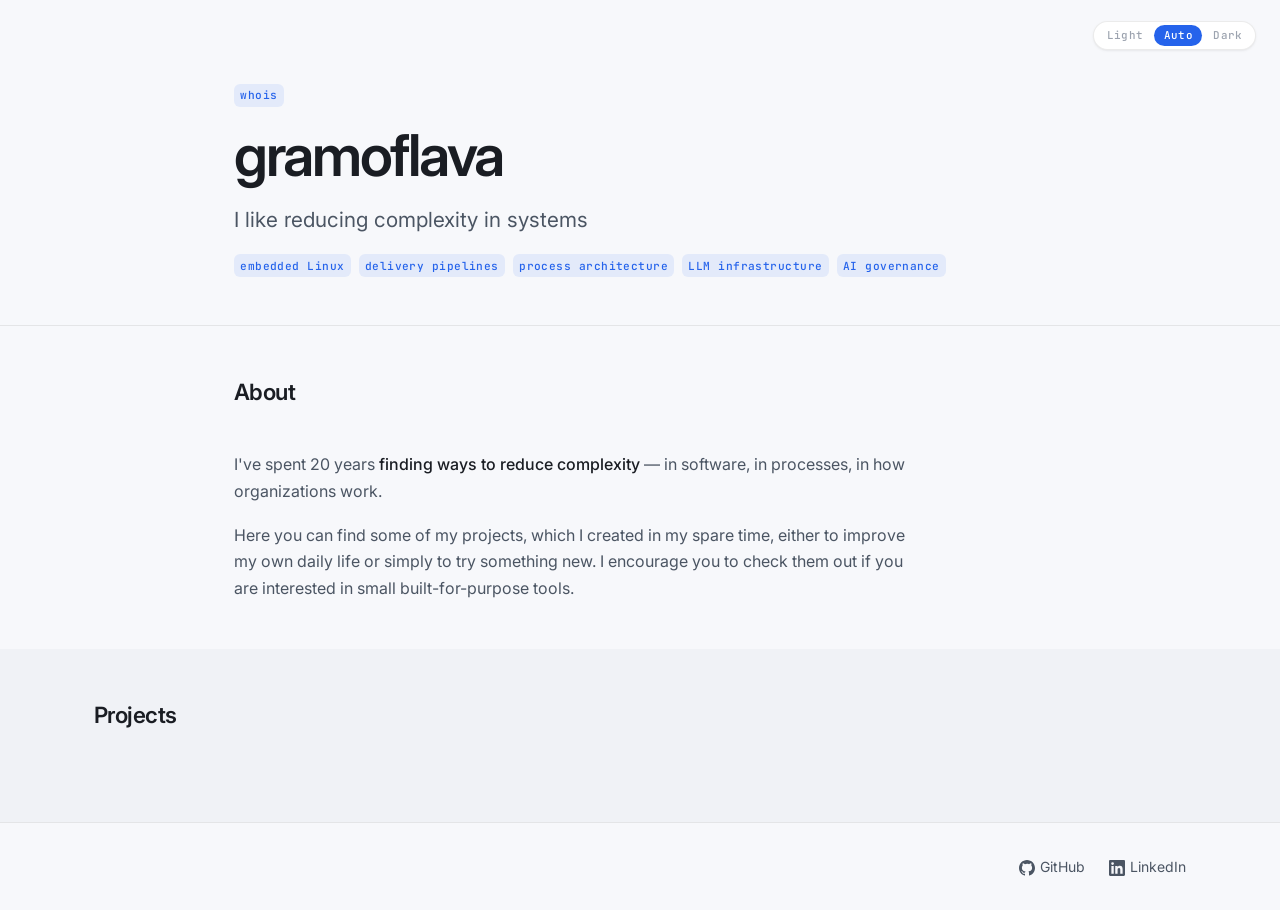
==== index.html @ 53399573 "Setting up the hub for projects" ====
<!DOCTYPE html>
<html lang="en">

<head>
  <meta charset="UTF-8">
  <meta name="viewport" content="width=device-width, initial-scale=1.0">
  <meta name="color-scheme" content="light dark">
  <meta name="description" content="I like reducing complexity in systems">
  <meta property="og:title" content="gramoflava">
  <meta property="og:description" content="I like reducing complexity in systems">
  <meta property="og:url" content="https://whois.gramoflava.xyz">
  <title>whois.gramoflava.xyz</title>

  <!--
    Prevent theme flash: apply stored class before first paint.
    Runs inline, before stylesheets are parsed.
  -->
  <script>
    (function () {
      var t = null;
      try { t = localStorage.getItem('theme'); } catch (e) { }
      if (t === 'light') document.documentElement.classList.add('theme-light');
      else if (t === 'dark') document.documentElement.classList.add('theme-dark');
    })();
  </script>

  <link rel="preconnect" href="https://fonts.googleapis.com">
  <link rel="preconnect" href="https://fonts.gstatic.com" crossorigin>
  <link
    href="https://fonts.googleapis.com/css2?family=Inter:wght@400;500;600&family=JetBrains+Mono:wght@400;500&display=swap"
    rel="stylesheet">

  <style>
    /* ── Reset ───────────────────────────────────────────────── */

    *,
    *::before,
    *::after {
      box-sizing: border-box;
      margin: 0;
      padding: 0;
    }

    /* ── Design tokens: Light (default) ─────────────────────── */

    :root {
      --bg: #f7f8fb;
      --bg-card: #ffffff;
      --bg-alt: #f0f2f6;
      --border: rgba(0, 0, 0, 0.08);
      --border-card: rgba(0, 0, 0, 0.07);
      --text: #1a1d23;
      --text-secondary: #4b5563;
      --text-muted: #9ca3af;
      --accent: #2563eb;
      --accent-hover: #1d4ed8;
      --accent-dim: rgba(37, 99, 235, 0.09);
      --shadow-sm: 0 1px 3px rgba(0, 0, 0, 0.05), 0 1px 2px rgba(0, 0, 0, 0.03);
      --shadow-md: 0 4px 16px rgba(0, 0, 0, 0.07);
      --shadow-hover: 0 8px 28px rgba(0, 0, 0, 0.11), 0 2px 6px rgba(0, 0, 0, 0.05);
      --radius: 12px;
      --radius-sm: 6px;
      --max-w: 860px;
      --max-w-wide: 1140px;
      color-scheme: light;
    }

    /* ── Design tokens: Auto dark (follows system) ───────────── */

    @media (prefers-color-scheme: dark) {
      :root:not(.theme-light):not(.theme-dark) {
        --bg: #0d0f14;
        --bg-card: #161921;
        --bg-alt: #101318;
        --border: rgba(255, 255, 255, 0.07);
        --border-card: rgba(255, 255, 255, 0.07);
        --text: #e8eaf0;
        --text-secondary: #9ca3af;
        --text-muted: #6b7280;
        --accent: #3b82f6;
        --accent-hover: #60a5fa;
        --accent-dim: rgba(59, 130, 246, 0.12);
        --shadow-sm: 0 1px 3px rgba(0, 0, 0, 0.3);
        --shadow-md: 0 4px 16px rgba(0, 0, 0, 0.4);
        --shadow-hover: 0 8px 28px rgba(0, 0, 0, 0.5);
        color-scheme: dark;
      }
    }

    /* ── Design tokens: Explicit dark ───────────────────────── */

    html.theme-dark {
      --bg: #0d0f14;
      --bg-card: #161921;
      --bg-alt: #101318;
      --border: rgba(255, 255, 255, 0.07);
      --border-card: rgba(255, 255, 255, 0.07);
      --text: #e8eaf0;
      --text-secondary: #9ca3af;
      --text-muted: #6b7280;
      --accent: #3b82f6;
      --accent-hover: #60a5fa;
      --accent-dim: rgba(59, 130, 246, 0.12);
      --shadow-sm: 0 1px 3px rgba(0, 0, 0, 0.3);
      --shadow-md: 0 4px 16px rgba(0, 0, 0, 0.4);
      --shadow-hover: 0 8px 28px rgba(0, 0, 0, 0.5);
      color-scheme: dark;
    }

    /* ── Design tokens: Explicit light ──────────────────────── */

    html.theme-light {
      --bg: #f7f8fb;
      --bg-card: #ffffff;
      --bg-alt: #f0f2f6;
      --border: rgba(0, 0, 0, 0.08);
      --border-card: rgba(0, 0, 0, 0.07);
      --text: #1a1d23;
      --text-secondary: #4b5563;
      --text-muted: #9ca3af;
      --accent: #2563eb;
      --accent-hover: #1d4ed8;
      --accent-dim: rgba(37, 99, 235, 0.09);
      --shadow-sm: 0 1px 3px rgba(0, 0, 0, 0.05), 0 1px 2px rgba(0, 0, 0, 0.03);
      --shadow-md: 0 4px 16px rgba(0, 0, 0, 0.07);
      --shadow-hover: 0 8px 28px rgba(0, 0, 0, 0.11), 0 2px 6px rgba(0, 0, 0, 0.05);
      color-scheme: light;
    }

    /* ── Base ────────────────────────────────────────────────── */

    html {
      -webkit-font-smoothing: antialiased;
      -moz-osx-font-smoothing: grayscale;
      scroll-behavior: smooth;
    }

    body {
      font-family: 'Inter', -apple-system, BlinkMacSystemFont, 'Segoe UI', sans-serif;
      font-size: 1rem;
      line-height: 1.65;
      color: var(--text);
      background: var(--bg);
      transition: background 0.2s ease, color 0.2s ease;
    }

    a {
      color: var(--accent);
      text-decoration: none;
    }

    a:hover {
      color: var(--accent-hover);
      text-decoration: underline;
    }

    /* ── Utility: monospace accent tag ───────────────────────── */

    .tag {
      display: inline-block;
      font-family: 'JetBrains Mono', 'SF Mono', 'Fira Code', monospace;
      font-size: 0.7rem;
      font-weight: 500;
      letter-spacing: 0.04em;
      color: var(--accent);
      background: var(--accent-dim);
      padding: 0.2em 0.55em;
      border-radius: var(--radius-sm);
      white-space: nowrap;
      transition: background 0.2s ease, color 0.2s ease;
    }

    /* ── Layout ──────────────────────────────────────────────── */

    .container {
      width: 100%;
      max-width: var(--max-w-wide);
      margin: 0 auto;
      padding: 0 1.5rem;
    }

    .container--narrow {
      max-width: var(--max-w);
    }

    .section {
      padding: 3rem 0;
    }

    .section--alt {
      background: var(--bg-alt);
      transition: background 0.2s ease;
    }

    .section-header {
      margin-bottom: 2.5rem;
    }

    .section-title {
      font-size: 1.4rem;
      font-weight: 600;
      letter-spacing: -0.025em;
      color: var(--text);
    }

    .section-intro {
      margin-top: 0.45rem;
      color: var(--text-muted);
      font-size: 0.95rem;
    }

    /* ── Theme toggle ────────────────────────────────────────── */

    .theme-wrap {
      position: fixed;
      top: 1.25rem;
      right: 1.5rem;
      z-index: 100;
    }

    .theme-pill {
      display: inline-flex;
      align-items: center;
      background: var(--bg-card);
      border: 1px solid var(--border);
      border-radius: 100px;
      padding: 3px;
      gap: 2px;
      box-shadow: var(--shadow-sm);
      transition: background 0.2s ease, border-color 0.2s ease;
    }

    .theme-btn {
      font-family: 'JetBrains Mono', 'SF Mono', monospace;
      font-size: 0.68rem;
      font-weight: 500;
      letter-spacing: 0.03em;
      color: var(--text-muted);
      background: transparent;
      border: none;
      border-radius: 100px;
      padding: 0.3em 0.85em;
      cursor: pointer;
      transition: color 0.15s, background 0.15s;
      white-space: nowrap;
      line-height: 1.4;
    }

    .theme-btn:hover {
      color: var(--text);
    }

    .theme-btn.active {
      background: var(--accent);
      color: #fff;
    }

    /* ── Hero ────────────────────────────────────────────────── */

    .hero {
      display: flex;
      align-items: center;
      border-bottom: 1px solid var(--border);
      padding: 5rem 0 3rem;
      transition: border-color 0.2s ease;
    }

    .hero-inner {
      display: flex;
      flex-direction: column;
      gap: 1.1rem;
    }

    .hero-label {
      animation: fadeUp 0.45s ease both;
      animation-delay: 0ms;
    }

    .hero-name {
      font-size: clamp(2.2rem, 6vw, 3.6rem);
      font-weight: 600;
      letter-spacing: -0.04em;
      line-height: 1.08;
      color: var(--text);
      animation: fadeUp 0.45s ease both;
      animation-delay: 70ms;
    }

    .hero-tagline {
      font-size: clamp(1.05rem, 2.5vw, 1.3rem);
      font-weight: 400;
      color: var(--text-secondary);
      max-width: 540px;
      line-height: 1.5;
      animation: fadeUp 0.45s ease both;
      animation-delay: 140ms;
    }

    .hero-chips {
      display: flex;
      flex-wrap: wrap;
      gap: 0.5rem;
      margin-top: 0.1rem;
      animation: fadeUp 0.45s ease both;
      animation-delay: 210ms;
    }

    /* ── About ───────────────────────────────────────────────── */

    .about-body {
      display: flex;
      flex-direction: column;
      gap: 1.1rem;
      color: var(--text-secondary);
      font-size: 1rem;
      max-width: 680px;
    }

    .about-body strong {
      color: var(--text);
      font-weight: 500;
    }

    /* ── Projects ────────────────────────────────────────────── */

    .projects-grid {
      display: grid;
      grid-template-columns: repeat(auto-fill, minmax(280px, 1fr));
      gap: 1.2rem;
    }

    .project-card {
      background: var(--bg-card);
      border: 1px solid var(--border-card);
      border-radius: var(--radius);
      padding: 1.25rem 1.3rem;
      box-shadow: var(--shadow-sm);
      display: flex;
      flex-direction: column;
      gap: 0.65rem;
      transition: box-shadow 0.2s ease, transform 0.2s ease, border-color 0.2s ease, background 0.2s ease;
    }

    .project-card:hover {
      box-shadow: var(--shadow-hover);
      transform: translateY(-2px);
      border-color: var(--accent);
    }

    .project-card-head {
      display: flex;
      align-items: center;
      justify-content: space-between;
      gap: 0.5rem;
      min-width: 0;
    }

    .project-name {
      font-size: 0.95rem;
      font-weight: 600;
      letter-spacing: -0.015em;
      color: var(--text);
      min-width: 0;
      overflow: hidden;
      text-overflow: ellipsis;
      white-space: nowrap;
    }

    .project-desc {
      font-size: 0.875rem;
      color: var(--text-secondary);
      line-height: 1.55;
      flex: 1;
    }

    .project-desc--empty {
      color: var(--text-muted);
      font-style: italic;
    }

    .project-card-foot {
      display: flex;
      align-items: center;
      justify-content: space-between;
      gap: 0.5rem;
      margin-top: 0.15rem;
    }

    .project-links {
      display: flex;
      gap: 0.85rem;
    }

    .project-link {
      font-size: 0.8rem;
      font-weight: 500;
      color: var(--accent);
      text-decoration: none;
      transition: color 0.15s;
    }

    .project-link:hover {
      color: var(--accent-hover);
      text-decoration: none;
    }

    .project-stars {
      font-family: 'JetBrains Mono', monospace;
      font-size: 0.75rem;
      color: var(--text-muted);
    }

    .projects-state {
      grid-column: 1 / -1;
      padding: 3rem 0;
      text-align: center;
    }

    /* ── Footer ──────────────────────────────────────────────── */

    .site-footer {
      border-top: 1px solid var(--border);
      padding: 2rem 0;
      transition: border-color 0.2s ease;
    }

    .footer-inner {
      display: flex;
      align-items: center;
      justify-content: space-between;
      gap: 1rem;
      flex-wrap: wrap;
    }

    .footer-name {
      font-size: 0.875rem;
      font-weight: 500;
      color: var(--text-secondary);
    }

    .footer-links {
      display: flex;
      gap: 1.5rem;
    }

    .footer-link {
      font-size: 0.875rem;
      color: var(--text-secondary);
      text-decoration: none;
      transition: color 0.15s;
    }

    .footer-link:hover {
      color: var(--accent);
      text-decoration: none;
    }

    /* ── Animations ──────────────────────────────────────────── */

    @keyframes fadeUp {
      from {
        opacity: 0;
        transform: translateY(14px);
      }

      to {
        opacity: 1;
        transform: translateY(0);
      }
    }

    /* ── Reduced motion ──────────────────────────────────────── */

    @media (prefers-reduced-motion: reduce) {

      *,
      *::before,
      *::after {
        animation-duration: 0.01ms !important;
        transition-duration: 0.01ms !important;
      }
    }

    /* ── Responsive ──────────────────────────────────────────── */

    @media (max-width: 640px) {
      .container {
        padding: 0 1rem;
      }

      .section {
        padding: 2rem 0;
      }

      .hero {
        padding: 5rem 0 2rem;
      }

      .theme-wrap {
        top: 0.875rem;
        right: 1rem;
      }

      .footer-inner {
        flex-direction: column;
        align-items: flex-start;
      }
    }
  </style>
</head>

<body>

  <!-- ── Theme toggle ─────────────────────────────────────────── -->
  <div class="theme-wrap">
    <div class="theme-pill" role="group" aria-label="Color theme">
      <button class="theme-btn" data-theme="light" aria-pressed="false">Light</button>
      <button class="theme-btn" data-theme="auto" aria-pressed="false">Auto</button>
      <button class="theme-btn" data-theme="dark" aria-pressed="false">Dark</button>
    </div>
  </div>

  <!-- ── Hero ─────────────────────────────────────────────────── -->
  <header class="hero">
    <div class="container container--narrow">
      <div class="hero-inner">
        <div class="hero-label">
          <span class="tag">whois</span>
        </div>
        <h1 class="hero-name">gramoflava</h1>
        <p class="hero-tagline">I like reducing complexity in systems</p>
        <div class="hero-chips">
          <span class="tag">embedded Linux</span>
          <span class="tag">delivery pipelines</span>
          <span class="tag">process architecture</span>
          <span class="tag">LLM infrastructure</span>
          <span class="tag">AI governance</span>
        </div>
      </div>
    </div>
  </header>

  <!-- ── About ────────────────────────────────────────────────── -->
  <section id="about" class="section">
    <div class="container container--narrow">
      <div class="section-header">
        <h2 class="section-title">About</h2>
      </div>
      <div class="about-body">
        <p>I've spent 20 years <strong>finding ways to reduce complexity</strong> — in software, in processes, in how
          organizations work.</p>
        <p>Here you can find some of my projects, which I created in my spare time, either to improve my own daily life
          or simply to try something new. I encourage you to check them out if you are interested in small
          built-for-purpose tools.</p>
      </div>
    </div>
  </section>

  <!-- ── Projects ─────────────────────────────────────────────── -->
  <section id="projects" class="section section--alt">
    <div class="container">
      <div class="section-header">
        <h2 class="section-title">Projects</h2>
      </div>
      <div id="projects-grid" class="projects-grid" aria-live="polite" aria-label="GitHub projects">
        <div class="projects-state" id="projects-loading">
          <span class="tag">loading&hellip;</span>
        </div>
      </div>
    </div>
  </section>

  <!-- ── Footer ───────────────────────────────────────────────── -->
  <footer class="site-footer">
    <div class="container">
      <div class="footer-inner">
        <span class="footer-name">&nbsp;</span>
        <nav class="footer-links" aria-label="External profiles">
          <a href="https://github.com/gramoflava" class="footer-link" target="_blank" rel="noopener">
            <svg xmlns="http://www.w3.org/2000/svg" width="16" height="16" viewBox="0 0 24 24" fill="currentColor"
              aria-hidden="true" style="display:inline-block;vertical-align:middle;margin-right:0.35em">
              <path
                d="M12 0C5.374 0 0 5.373 0 12c0 5.302 3.438 9.8 8.207 11.387.599.111.793-.261.793-.577v-2.234c-3.338.726-4.033-1.416-4.033-1.416-.546-1.387-1.333-1.756-1.333-1.756-1.089-.745.083-.729.083-.729 1.205.084 1.839 1.237 1.839 1.237 1.07 1.834 2.807 1.304 3.492.997.107-.775.418-1.305.762-1.604-2.665-.305-5.467-1.334-5.467-5.931 0-1.311.469-2.381 1.236-3.221-.124-.303-.535-1.524.117-3.176 0 0 1.008-.322 3.301 1.23A11.509 11.509 0 0112 5.803c1.02.005 2.047.138 3.006.404 2.291-1.552 3.297-1.23 3.297-1.23.653 1.653.242 2.874.118 3.176.77.84 1.235 1.911 1.235 3.221 0 4.609-2.807 5.624-5.479 5.921.43.372.823 1.102.823 2.222v3.293c0 .319.192.694.801.576C20.566 21.797 24 17.3 24 12c0-6.627-5.373-12-12-12z" />
            </svg>GitHub
          </a>
          <!-- TODO: confirm exact LinkedIn profile slug -->
          <a href="https://www.linkedin.com/in/gramoflava" class="footer-link" target="_blank" rel="noopener">
            <svg xmlns="http://www.w3.org/2000/svg" width="16" height="16" viewBox="0 0 24 24" fill="currentColor"
              aria-hidden="true" style="display:inline-block;vertical-align:middle;margin-right:0.35em">
              <path
                d="M20.447 20.452h-3.554v-5.569c0-1.328-.027-3.037-1.852-3.037-1.853 0-2.136 1.445-2.136 2.939v5.667H9.351V9h3.414v1.561h.046c.477-.9 1.637-1.85 3.37-1.85 3.601 0 4.267 2.37 4.267 5.455v6.286zM5.337 7.433a2.062 2.062 0 01-2.063-2.065 2.064 2.064 0 112.063 2.065zm1.782 13.019H3.555V9h3.564v11.452zM22.225 0H1.771C.792 0 0 .774 0 1.729v20.542C0 23.227.792 24 1.771 24h20.451C23.2 24 24 23.227 24 22.271V1.729C24 .774 23.2 0 22.222 0h.003z" />
            </svg>LinkedIn
          </a>
        </nav>
      </div>
    </div>
  </footer>

  <script>
    // ── Theme toggle ───────────────────────────────────────────────────────────

    (function () {
      var html = document.documentElement;

      function applyTheme(t) {
        html.classList.remove('theme-light', 'theme-dark');
        if (t === 'light') html.classList.add('theme-light');
        if (t === 'dark') html.classList.add('theme-dark');
        document.querySelectorAll('.theme-btn').forEach(function (btn) {
          var isActive = btn.dataset.theme === t;
          btn.classList.toggle('active', isActive);
          btn.setAttribute('aria-pressed', String(isActive));
        });
      }

      function getStored() {
        try { return localStorage.getItem('theme'); } catch (e) { return null; }
      }

      function setStored(t) {
        try {
          if (t === 'auto') localStorage.removeItem('theme');
          else localStorage.setItem('theme', t);
        } catch (e) { }
      }

      // Sync toggle UI with current state (class already applied in <head>)
      applyTheme(getStored() || 'auto');

      document.querySelectorAll('.theme-btn').forEach(function (btn) {
        btn.addEventListener('click', function () {
          var t = btn.dataset.theme;
          setStored(t);
          applyTheme(t);
        });
      });
    })();

    // ── Projects ───────────────────────────────────────────────────────────────

    function escapeHtml(s) {
      return String(s)
        .replace(/&/g, '&amp;')
        .replace(/</g, '&lt;')
        .replace(/>/g, '&gt;')
        .replace(/"/g, '&quot;');
    }

    function renderCard(repo) {
      var card = document.createElement('article');
      card.className = 'project-card';

      var lang = repo.language
        ? '<span class="tag">' + escapeHtml(repo.language) + '</span>'
        : '';

      var stars = repo.stargazers_count > 0
        ? '<span class="project-stars">\u2605\u2009' + repo.stargazers_count + '</span>'
        : '';

      var liveUrl = (repo.homepage && repo.homepage.trim())
        ? repo.homepage.trim()
        : repo.has_pages ? 'https://gramoflava.github.io/' + repo.name : null;
      var liveLink = liveUrl
        ? '<a href="' + escapeHtml(liveUrl) + '" class="project-link" target="_blank" rel="noopener">Live \u2197</a>'
        : '';

      var descContent = repo.description
        ? escapeHtml(repo.description)
        : '<span class="project-desc--empty">No description</span>';

      card.innerHTML =
        '<div class="project-card-head">' +
        '<span class="project-name">' + escapeHtml(repo.name) + '</span>' +
        lang +
        '</div>' +
        '<p class="project-desc">' + descContent + '</p>' +
        '<div class="project-card-foot">' +
        '<div class="project-links">' +
        '<a href="' + escapeHtml(repo.html_url) + '" class="project-link" target="_blank" rel="noopener">GitHub \u2192</a>' +
        liveLink +
        '</div>' +
        stars +
        '</div>';

      return card;
    }

    function renderGrid(repos) {
      var grid = document.getElementById('projects-grid');
      grid.innerHTML = '';
      if (repos && repos.length) {
        repos.forEach(function (repo) { grid.appendChild(renderCard(repo)); });
      }
    }

    async function fetchProjects() {
      var controller = new AbortController();
      var timer = setTimeout(function () { controller.abort(); }, 5000);

      try {
        var res = await fetch(
          'https://api.github.com/users/gramoflava/repos?sort=updated&type=public&per_page=20',
          { signal: controller.signal }
        );
        clearTimeout(timer);

        if (!res.ok) throw new Error('GitHub API ' + res.status);

        var repos = await res.json();

        var filtered = repos
          .filter(function (r) { return !r.fork; })
          .sort(function (a, b) {
            var aLive = a.has_pages ? 1 : 0;
            var bLive = b.has_pages ? 1 : 0;
            if (bLive !== aLive) return bLive - aLive;
            return new Date(b.updated_at) - new Date(a.updated_at);
          });

        renderGrid(filtered);
      } catch (e) {
        clearTimeout(timer);
        renderGrid([]);
      }
    }

    fetchProjects();
  </script>

</body>

</html>
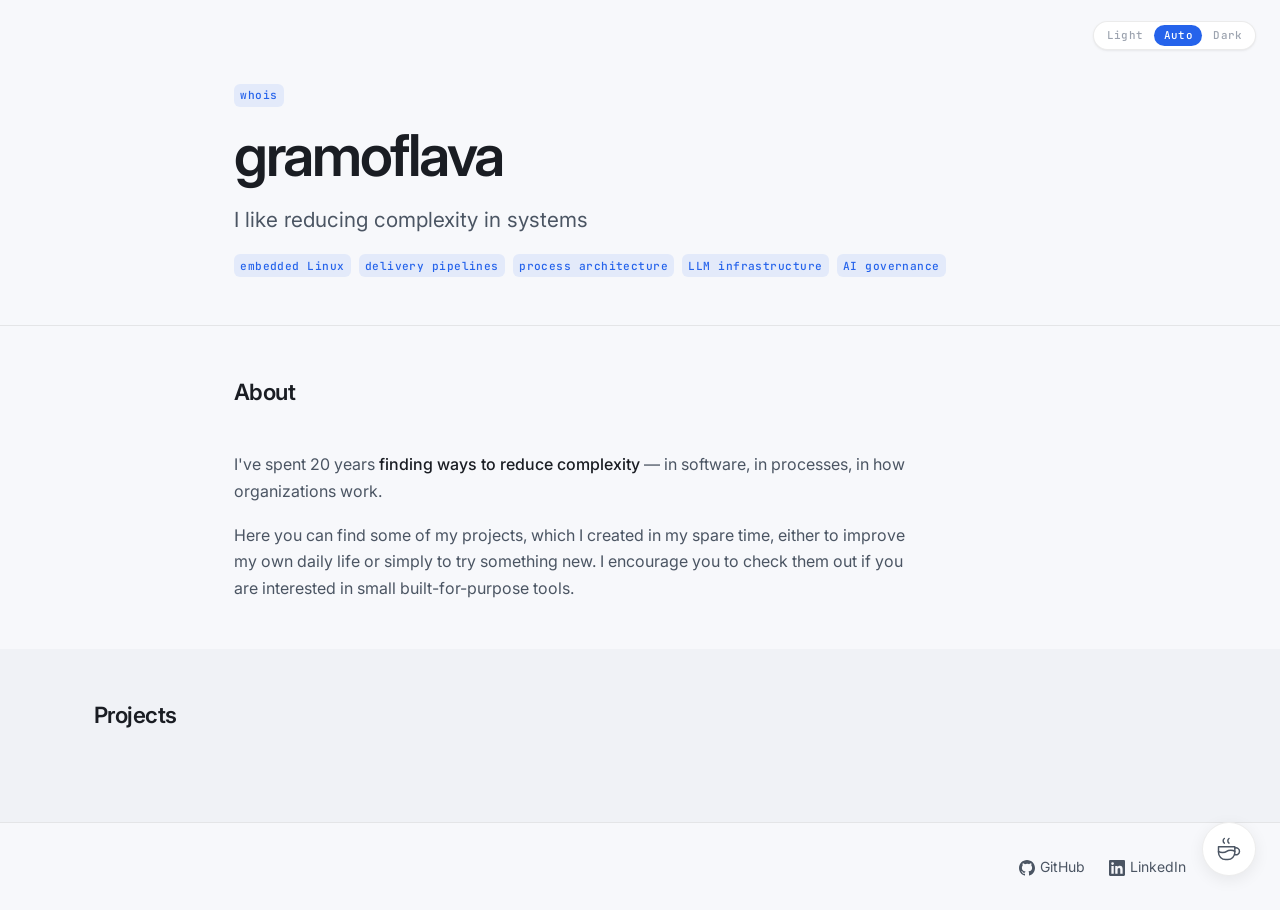
==== commit 8c71a7fe: "feat: integrate ko-fi donation widget" ====
--- a/index.html
+++ b/index.html
@@ -504,6 +504,86 @@
       .footer-inner {
         flex-direction: column;
         align-items: flex-start;
+      }
+    }
+
+    /* ── Donation Widget ────────────────────────────────────────── */
+    .kofi-floater {
+      position: fixed;
+      bottom: 1.5rem;
+      right: 1.5rem;
+      width: 54px;
+      height: 54px;
+      background: var(--bg-card);
+      border: 1px solid var(--border-card);
+      border-radius: 50%;
+      box-shadow: var(--shadow-md);
+      display: flex;
+      align-items: center;
+      justify-content: center;
+      cursor: pointer;
+      z-index: 1000;
+      transition: all 0.25s cubic-bezier(0.4, 0, 0.2, 1);
+      color: var(--text-secondary);
+    }
+
+    .kofi-floater:hover {
+      transform: scale(1.08) translateY(-2px);
+      box-shadow: var(--shadow-hover);
+      color: var(--accent);
+      border-color: var(--accent);
+    }
+
+    .kofi-floater svg {
+      width: 28px;
+      height: 28px;
+    }
+
+    .kofi-panel {
+      position: fixed;
+      bottom: 5.5rem;
+      right: 1.5rem;
+      width: 400px;
+      height: 660px;
+      max-width: calc(100vw - 3rem);
+      max-height: calc(100vh - 8rem);
+      background: var(--bg-card);
+      border: 1px solid var(--border-card);
+      border-radius: var(--radius);
+      box-shadow: var(--shadow-hover);
+      z-index: 999;
+      overflow: hidden;
+      animation: kofiFadeUp 0.3s cubic-bezier(0.4, 0, 0.2, 1);
+    }
+
+    @keyframes kofiFadeUp {
+      from { opacity: 0; transform: translateY(20px) scale(0.98); }
+      to { opacity: 1; transform: translateY(0) scale(1); }
+    }
+
+    .kofi-floater.hidden, .kofi-panel.hidden { display: none; }
+
+    /* Compact Mobile Version */
+    @media (max-width: 640px) {
+      .kofi-floater {
+        bottom: 1rem;
+        right: 1rem;
+        width: 48px;
+        height: 48px;
+      }
+      .kofi-floater svg {
+        width: 24px;
+        height: 24px;
+      }
+      .kofi-panel {
+        bottom: 0;
+        right: 0;
+        width: 100vw;
+        height: 100dvh;
+        max-width: 100vw;
+        max-height: 100dvh;
+        border-radius: 0;
+        z-index: 2000; /* Over everything */
       }
     }
   </style>
@@ -726,8 +806,39 @@
     }
 
     fetchProjects();
+
+    (function() {
+      const floater = document.getElementById('kofi-floater');
+      const panel = document.getElementById('kofi-panel');
+      const closeBtn = document.getElementById('kofi-close');
+
+      floater.addEventListener('click', () => {
+        floater.classList.add('hidden');
+        closeBtn.classList.remove('hidden');
+        panel.classList.remove('hidden');
+      });
+
+      closeBtn.addEventListener('click', () => {
+        panel.classList.add('hidden');
+        closeBtn.classList.add('hidden');
+        floater.classList.remove('hidden');
+      });
+    })();
   </script>
 
+  <!-- Ko-fi Donation Widget -->
+  <div id="kofi-floater" class="kofi-floater" title="Support my work">
+    <svg xmlns="http://www.w3.org/2000/svg" width="32" height="32" viewBox="0 0 24 24" fill="none" stroke="currentColor" stroke-width="1.25" stroke-linecap="round" stroke-linejoin="round"><path stroke="none" d="M0 0h24v24H0z" fill="none"/><path d="M3 14c.83 .642 2.077 1.017 3.5 1c1.423 .017 2.67 -.358 3.5 -1c.83 -.642 2.077 -1.017 3.5 -1c1.423 -.017 2.67 .358 3.5 1" /><path d="M8 3a2.4 2.4 0 0 0 -1 2a2.4 2.4 0 0 0 1 2" /><path d="M12 3a2.4 2.4 0 0 0 -1 2a2.4 2.4 0 0 0 1 2" /><path d="M3 10h14v5a6 6 0 0 1 -6 6h-2a6 6 0 0 1 -6 -6v-5z" /><path d="M16.746 16.726a3 3 0 1 0 .252 -5.555" /></svg>
+  </div>
+
+  <div id="kofi-panel" class="kofi-panel hidden">
+    <iframe id='kofiframe' src='https://ko-fi.com/gramoflava/?hidefeed=true&widget=true&embed=true&preview=true' style='border:none;width:100%;padding:0;background:transparent;' height='660' title='gramoflava'></iframe>
+  </div>
+
+  <div id="kofi-close" class="kofi-floater hidden" style="z-index: 2001;">
+    <svg xmlns="http://www.w3.org/2000/svg" width="32" height="32" viewBox="0 0 24 24" fill="currentColor"><path stroke="none" d="M0 0h24v24H0z" fill="none"/><path d="M17 3.34a10 10 0 1 1 -14.995 8.984l-.005 -.324l.005 -.324a10 10 0 0 1 14.995 -8.336zm-6.489 5.8a1 1 0 0 0 -1.218 1.567l1.292 1.293l-1.292 1.293l-.083 .094a1 1 0 0 0 1.497 1.32l1.293 -1.292l1.293 1.292l.094 .083a1 1 0 0 0 1.32 -1.497l-1.292 -1.293l1.292 -1.293l.083 -.094a1 1 0 0 0 -1.497 -1.32l-1.293 1.292l-1.293 -1.292l-.094 -.083z" /></svg>
+  </div>
+
 </body>
 
 </html>
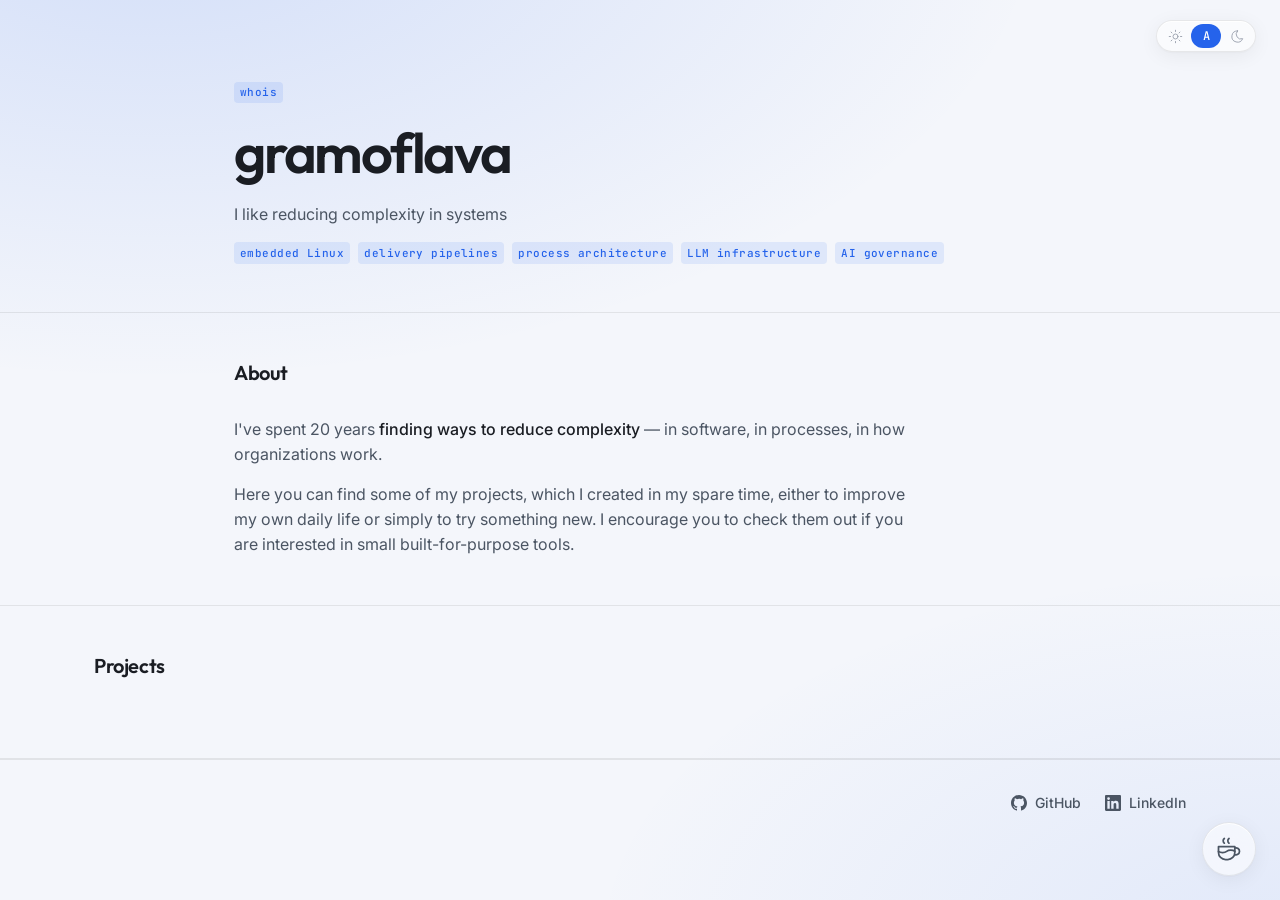
==== commit 1e3cbc4f: "feat: adopt gramof design system" ====
--- a/index.html
+++ b/index.html
@@ -1,5 +1,5 @@
 <!DOCTYPE html>
-<html lang="en">
+<html lang="en" data-accent="whois">
 
 <head>
   <meta charset="UTF-8">
@@ -10,6 +10,11 @@
   <meta property="og:description" content="I like reducing complexity in systems">
   <meta property="og:url" content="https://whois.gramoflava.xyz">
   <title>whois.gramoflava.xyz</title>
+  <link rel="icon" href="favicon.ico" sizes="16x16 32x32">
+  <link rel="icon" href="favicon.svg" type="image/svg+xml">
+  <link rel="icon" href="favicon-32x32.png" type="image/png" sizes="32x32">
+  <link rel="icon" href="favicon-16x16.png" type="image/png" sizes="16x16">
+  <link rel="apple-touch-icon" href="apple-touch-icon.png" sizes="180x180">
 
   <!--
     Prevent theme flash: apply stored class before first paint.
@@ -27,576 +32,32 @@
   <link rel="preconnect" href="https://fonts.googleapis.com">
   <link rel="preconnect" href="https://fonts.gstatic.com" crossorigin>
   <link
-    href="https://fonts.googleapis.com/css2?family=Inter:wght@400;500;600&family=JetBrains+Mono:wght@400;500&display=swap"
+    href="https://fonts.googleapis.com/css2?family=Inter:wght@400;500;600&amp;family=JetBrains+Mono:wght@400;500&amp;family=Outfit:wght@400;500;600&amp;display=swap"
     rel="stylesheet">
-
-  <style>
-    /* ── Reset ───────────────────────────────────────────────── */
-
-    *,
-    *::before,
-    *::after {
-      box-sizing: border-box;
-      margin: 0;
-      padding: 0;
-    }
-
-    /* ── Design tokens: Light (default) ─────────────────────── */
-
-    :root {
-      --bg: #f7f8fb;
-      --bg-card: #ffffff;
-      --bg-alt: #f0f2f6;
-      --border: rgba(0, 0, 0, 0.08);
-      --border-card: rgba(0, 0, 0, 0.07);
-      --text: #1a1d23;
-      --text-secondary: #4b5563;
-      --text-muted: #9ca3af;
-      --accent: #2563eb;
-      --accent-hover: #1d4ed8;
-      --accent-dim: rgba(37, 99, 235, 0.09);
-      --shadow-sm: 0 1px 3px rgba(0, 0, 0, 0.05), 0 1px 2px rgba(0, 0, 0, 0.03);
-      --shadow-md: 0 4px 16px rgba(0, 0, 0, 0.07);
-      --shadow-hover: 0 8px 28px rgba(0, 0, 0, 0.11), 0 2px 6px rgba(0, 0, 0, 0.05);
-      --radius: 12px;
-      --radius-sm: 6px;
-      --max-w: 860px;
-      --max-w-wide: 1140px;
-      color-scheme: light;
-    }
-
-    /* ── Design tokens: Auto dark (follows system) ───────────── */
-
-    @media (prefers-color-scheme: dark) {
-      :root:not(.theme-light):not(.theme-dark) {
-        --bg: #0d0f14;
-        --bg-card: #161921;
-        --bg-alt: #101318;
-        --border: rgba(255, 255, 255, 0.07);
-        --border-card: rgba(255, 255, 255, 0.07);
-        --text: #e8eaf0;
-        --text-secondary: #9ca3af;
-        --text-muted: #6b7280;
-        --accent: #3b82f6;
-        --accent-hover: #60a5fa;
-        --accent-dim: rgba(59, 130, 246, 0.12);
-        --shadow-sm: 0 1px 3px rgba(0, 0, 0, 0.3);
-        --shadow-md: 0 4px 16px rgba(0, 0, 0, 0.4);
-        --shadow-hover: 0 8px 28px rgba(0, 0, 0, 0.5);
-        color-scheme: dark;
-      }
-    }
-
-    /* ── Design tokens: Explicit dark ───────────────────────── */
-
-    html.theme-dark {
-      --bg: #0d0f14;
-      --bg-card: #161921;
-      --bg-alt: #101318;
-      --border: rgba(255, 255, 255, 0.07);
-      --border-card: rgba(255, 255, 255, 0.07);
-      --text: #e8eaf0;
-      --text-secondary: #9ca3af;
-      --text-muted: #6b7280;
-      --accent: #3b82f6;
-      --accent-hover: #60a5fa;
-      --accent-dim: rgba(59, 130, 246, 0.12);
-      --shadow-sm: 0 1px 3px rgba(0, 0, 0, 0.3);
-      --shadow-md: 0 4px 16px rgba(0, 0, 0, 0.4);
-      --shadow-hover: 0 8px 28px rgba(0, 0, 0, 0.5);
-      color-scheme: dark;
-    }
-
-    /* ── Design tokens: Explicit light ──────────────────────── */
-
-    html.theme-light {
-      --bg: #f7f8fb;
-      --bg-card: #ffffff;
-      --bg-alt: #f0f2f6;
-      --border: rgba(0, 0, 0, 0.08);
-      --border-card: rgba(0, 0, 0, 0.07);
-      --text: #1a1d23;
-      --text-secondary: #4b5563;
-      --text-muted: #9ca3af;
-      --accent: #2563eb;
-      --accent-hover: #1d4ed8;
-      --accent-dim: rgba(37, 99, 235, 0.09);
-      --shadow-sm: 0 1px 3px rgba(0, 0, 0, 0.05), 0 1px 2px rgba(0, 0, 0, 0.03);
-      --shadow-md: 0 4px 16px rgba(0, 0, 0, 0.07);
-      --shadow-hover: 0 8px 28px rgba(0, 0, 0, 0.11), 0 2px 6px rgba(0, 0, 0, 0.05);
-      color-scheme: light;
-    }
-
-    /* ── Base ────────────────────────────────────────────────── */
-
-    html {
-      -webkit-font-smoothing: antialiased;
-      -moz-osx-font-smoothing: grayscale;
-      scroll-behavior: smooth;
-    }
-
-    body {
-      font-family: 'Inter', -apple-system, BlinkMacSystemFont, 'Segoe UI', sans-serif;
-      font-size: 1rem;
-      line-height: 1.65;
-      color: var(--text);
-      background: var(--bg);
-      transition: background 0.2s ease, color 0.2s ease;
-    }
-
-    a {
-      color: var(--accent);
-      text-decoration: none;
-    }
-
-    a:hover {
-      color: var(--accent-hover);
-      text-decoration: underline;
-    }
-
-    /* ── Utility: monospace accent tag ───────────────────────── */
-
-    .tag {
-      display: inline-block;
-      font-family: 'JetBrains Mono', 'SF Mono', 'Fira Code', monospace;
-      font-size: 0.7rem;
-      font-weight: 500;
-      letter-spacing: 0.04em;
-      color: var(--accent);
-      background: var(--accent-dim);
-      padding: 0.2em 0.55em;
-      border-radius: var(--radius-sm);
-      white-space: nowrap;
-      transition: background 0.2s ease, color 0.2s ease;
-    }
-
-    /* ── Layout ──────────────────────────────────────────────── */
-
-    .container {
-      width: 100%;
-      max-width: var(--max-w-wide);
-      margin: 0 auto;
-      padding: 0 1.5rem;
-    }
-
-    .container--narrow {
-      max-width: var(--max-w);
-    }
-
-    .section {
-      padding: 3rem 0;
-    }
-
-    .section--alt {
-      background: var(--bg-alt);
-      transition: background 0.2s ease;
-    }
-
-    .section-header {
-      margin-bottom: 2.5rem;
-    }
-
-    .section-title {
-      font-size: 1.4rem;
-      font-weight: 600;
-      letter-spacing: -0.025em;
-      color: var(--text);
-    }
-
-    .section-intro {
-      margin-top: 0.45rem;
-      color: var(--text-muted);
-      font-size: 0.95rem;
-    }
-
-    /* ── Theme toggle ────────────────────────────────────────── */
-
-    .theme-wrap {
-      position: fixed;
-      top: 1.25rem;
-      right: 1.5rem;
-      z-index: 100;
-    }
-
-    .theme-pill {
-      display: inline-flex;
-      align-items: center;
-      background: var(--bg-card);
-      border: 1px solid var(--border);
-      border-radius: 100px;
-      padding: 3px;
-      gap: 2px;
-      box-shadow: var(--shadow-sm);
-      transition: background 0.2s ease, border-color 0.2s ease;
-    }
-
-    .theme-btn {
-      font-family: 'JetBrains Mono', 'SF Mono', monospace;
-      font-size: 0.68rem;
-      font-weight: 500;
-      letter-spacing: 0.03em;
-      color: var(--text-muted);
-      background: transparent;
-      border: none;
-      border-radius: 100px;
-      padding: 0.3em 0.85em;
-      cursor: pointer;
-      transition: color 0.15s, background 0.15s;
-      white-space: nowrap;
-      line-height: 1.4;
-    }
-
-    .theme-btn:hover {
-      color: var(--text);
-    }
-
-    .theme-btn.active {
-      background: var(--accent);
-      color: #fff;
-    }
-
-    /* ── Hero ────────────────────────────────────────────────── */
-
-    .hero {
-      display: flex;
-      align-items: center;
-      border-bottom: 1px solid var(--border);
-      padding: 5rem 0 3rem;
-      transition: border-color 0.2s ease;
-    }
-
-    .hero-inner {
-      display: flex;
-      flex-direction: column;
-      gap: 1.1rem;
-    }
-
-    .hero-label {
-      animation: fadeUp 0.45s ease both;
-      animation-delay: 0ms;
-    }
-
-    .hero-name {
-      font-size: clamp(2.2rem, 6vw, 3.6rem);
-      font-weight: 600;
-      letter-spacing: -0.04em;
-      line-height: 1.08;
-      color: var(--text);
-      animation: fadeUp 0.45s ease both;
-      animation-delay: 70ms;
-    }
-
-    .hero-tagline {
-      font-size: clamp(1.05rem, 2.5vw, 1.3rem);
-      font-weight: 400;
-      color: var(--text-secondary);
-      max-width: 540px;
-      line-height: 1.5;
-      animation: fadeUp 0.45s ease both;
-      animation-delay: 140ms;
-    }
-
-    .hero-chips {
-      display: flex;
-      flex-wrap: wrap;
-      gap: 0.5rem;
-      margin-top: 0.1rem;
-      animation: fadeUp 0.45s ease both;
-      animation-delay: 210ms;
-    }
-
-    /* ── About ───────────────────────────────────────────────── */
-
-    .about-body {
-      display: flex;
-      flex-direction: column;
-      gap: 1.1rem;
-      color: var(--text-secondary);
-      font-size: 1rem;
-      max-width: 680px;
-    }
-
-    .about-body strong {
-      color: var(--text);
-      font-weight: 500;
-    }
-
-    /* ── Projects ────────────────────────────────────────────── */
-
-    .projects-grid {
-      display: grid;
-      grid-template-columns: repeat(auto-fill, minmax(280px, 1fr));
-      gap: 1.2rem;
-    }
-
-    .project-card {
-      background: var(--bg-card);
-      border: 1px solid var(--border-card);
-      border-radius: var(--radius);
-      padding: 1.25rem 1.3rem;
-      box-shadow: var(--shadow-sm);
-      display: flex;
-      flex-direction: column;
-      gap: 0.65rem;
-      transition: box-shadow 0.2s ease, transform 0.2s ease, border-color 0.2s ease, background 0.2s ease;
-    }
-
-    .project-card:hover {
-      box-shadow: var(--shadow-hover);
-      transform: translateY(-2px);
-      border-color: var(--accent);
-    }
-
-    .project-card-head {
-      display: flex;
-      align-items: center;
-      justify-content: space-between;
-      gap: 0.5rem;
-      min-width: 0;
-    }
-
-    .project-name {
-      font-size: 0.95rem;
-      font-weight: 600;
-      letter-spacing: -0.015em;
-      color: var(--text);
-      min-width: 0;
-      overflow: hidden;
-      text-overflow: ellipsis;
-      white-space: nowrap;
-    }
-
-    .project-desc {
-      font-size: 0.875rem;
-      color: var(--text-secondary);
-      line-height: 1.55;
-      flex: 1;
-    }
-
-    .project-desc--empty {
-      color: var(--text-muted);
-      font-style: italic;
-    }
-
-    .project-card-foot {
-      display: flex;
-      align-items: center;
-      justify-content: space-between;
-      gap: 0.5rem;
-      margin-top: 0.15rem;
-    }
-
-    .project-links {
-      display: flex;
-      gap: 0.85rem;
-    }
-
-    .project-link {
-      font-size: 0.8rem;
-      font-weight: 500;
-      color: var(--accent);
-      text-decoration: none;
-      transition: color 0.15s;
-    }
-
-    .project-link:hover {
-      color: var(--accent-hover);
-      text-decoration: none;
-    }
-
-    .project-stars {
-      font-family: 'JetBrains Mono', monospace;
-      font-size: 0.75rem;
-      color: var(--text-muted);
-    }
-
-    .projects-state {
-      grid-column: 1 / -1;
-      padding: 3rem 0;
-      text-align: center;
-    }
-
-    /* ── Footer ──────────────────────────────────────────────── */
-
-    .site-footer {
-      border-top: 1px solid var(--border);
-      padding: 2rem 0;
-      transition: border-color 0.2s ease;
-    }
-
-    .footer-inner {
-      display: flex;
-      align-items: center;
-      justify-content: space-between;
-      gap: 1rem;
-      flex-wrap: wrap;
-    }
-
-    .footer-name {
-      font-size: 0.875rem;
-      font-weight: 500;
-      color: var(--text-secondary);
-    }
-
-    .footer-links {
-      display: flex;
-      gap: 1.5rem;
-    }
-
-    .footer-link {
-      font-size: 0.875rem;
-      color: var(--text-secondary);
-      text-decoration: none;
-      transition: color 0.15s;
-    }
-
-    .footer-link:hover {
-      color: var(--accent);
-      text-decoration: none;
-    }
-
-    /* ── Animations ──────────────────────────────────────────── */
-
-    @keyframes fadeUp {
-      from {
-        opacity: 0;
-        transform: translateY(14px);
-      }
-
-      to {
-        opacity: 1;
-        transform: translateY(0);
-      }
-    }
-
-    /* ── Reduced motion ──────────────────────────────────────── */
-
-    @media (prefers-reduced-motion: reduce) {
-
-      *,
-      *::before,
-      *::after {
-        animation-duration: 0.01ms !important;
-        transition-duration: 0.01ms !important;
-      }
-    }
-
-    /* ── Responsive ──────────────────────────────────────────── */
-
-    @media (max-width: 640px) {
-      .container {
-        padding: 0 1rem;
-      }
-
-      .section {
-        padding: 2rem 0;
-      }
-
-      .hero {
-        padding: 5rem 0 2rem;
-      }
-
-      .theme-wrap {
-        top: 0.875rem;
-        right: 1rem;
-      }
-
-      .footer-inner {
-        flex-direction: column;
-        align-items: flex-start;
-      }
-    }
-
-    /* ── Donation Widget ────────────────────────────────────────── */
-    .kofi-floater {
-      position: fixed;
-      bottom: 1.5rem;
-      right: 1.5rem;
-      width: 54px;
-      height: 54px;
-      background: var(--bg-card);
-      border: 1px solid var(--border-card);
-      border-radius: 50%;
-      box-shadow: var(--shadow-md);
-      display: flex;
-      align-items: center;
-      justify-content: center;
-      cursor: pointer;
-      z-index: 1000;
-      transition: all 0.25s cubic-bezier(0.4, 0, 0.2, 1);
-      color: var(--text-secondary);
-    }
-
-    .kofi-floater:hover {
-      transform: scale(1.08) translateY(-2px);
-      box-shadow: var(--shadow-hover);
-      color: var(--accent);
-      border-color: var(--accent);
-    }
-
-    .kofi-floater svg {
-      width: 28px;
-      height: 28px;
-    }
-
-    .kofi-panel {
-      position: fixed;
-      bottom: 5.5rem;
-      right: 1.5rem;
-      width: 400px;
-      height: 660px;
-      max-width: calc(100vw - 3rem);
-      max-height: calc(100vh - 8rem);
-      background: var(--bg-card);
-      border: 1px solid var(--border-card);
-      border-radius: var(--radius);
-      box-shadow: var(--shadow-hover);
-      z-index: 999;
-      overflow: hidden;
-      animation: kofiFadeUp 0.3s cubic-bezier(0.4, 0, 0.2, 1);
-    }
-
-    @keyframes kofiFadeUp {
-      from { opacity: 0; transform: translateY(20px) scale(0.98); }
-      to { opacity: 1; transform: translateY(0) scale(1); }
-    }
-
-    .kofi-floater.hidden, .kofi-panel.hidden { display: none; }
-
-    /* Compact Mobile Version */
-    @media (max-width: 640px) {
-      .kofi-floater {
-        bottom: 1rem;
-        right: 1rem;
-        width: 48px;
-        height: 48px;
-      }
-      .kofi-floater svg {
-        width: 24px;
-        height: 24px;
-      }
-      .kofi-panel {
-        bottom: 0;
-        right: 0;
-        width: 100vw;
-        height: 100dvh;
-        max-width: 100vw;
-        max-height: 100dvh;
-        border-radius: 0;
-        z-index: 2000; /* Over everything */
-      }
-    }
-  </style>
+  <link rel="stylesheet" href="gramofdesign/gramof.css">
+  <link rel="stylesheet" href="whois.css">
+  <script defer src="gramofdesign/theme.js"></script>
 </head>
 
 <body>
 
   <!-- ── Theme toggle ─────────────────────────────────────────── -->
   <div class="theme-wrap">
-    <div class="theme-pill" role="group" aria-label="Color theme">
-      <button class="theme-btn" data-theme="light" aria-pressed="false">Light</button>
-      <button class="theme-btn" data-theme="auto" aria-pressed="false">Auto</button>
-      <button class="theme-btn" data-theme="dark" aria-pressed="false">Dark</button>
+    <div class="segmented segmented--icon" role="group" aria-label="Color theme" data-theme-switch>
+      <button class="segmented__btn" type="button" data-theme="light" aria-label="Light" title="Light" aria-pressed="false">
+        <svg class="icon" viewBox="0 0 24 24" aria-hidden="true">
+          <circle cx="12" cy="12" r="4"></circle>
+          <path d="M6.343 17.657l-1.414 1.414M6.343 6.343L4.929 4.929M17.657 6.343l1.414 -1.414M17.657 17.657l1.414 1.414M12 20v2M12 2v2M20 12h2M2 12h2"></path>
+        </svg>
+      </button>
+      <button class="segmented__btn" type="button" data-theme="auto" aria-label="Auto" title="Auto" aria-pressed="false">
+        <span>A</span>
+      </button>
+      <button class="segmented__btn" type="button" data-theme="dark" aria-label="Dark" title="Dark" aria-pressed="false">
+        <svg class="icon" viewBox="0 0 24 24" aria-hidden="true">
+          <path d="M12 3h.393a7.5 7.5 0 0 0 7.92 12.446A9 9 0 1 1 12 2.992z"></path>
+        </svg>
+      </button>
     </div>
   </div>
 
@@ -624,7 +85,7 @@
   <section id="about" class="section">
     <div class="container container--narrow">
       <div class="section-header">
-        <h2 class="section-title">About</h2>
+        <h2>About</h2>
       </div>
       <div class="about-body">
         <p>I've spent 20 years <strong>finding ways to reduce complexity</strong> — in software, in processes, in how
@@ -640,7 +101,7 @@
   <section id="projects" class="section section--alt">
     <div class="container">
       <div class="section-header">
-        <h2 class="section-title">Projects</h2>
+        <h2>Projects</h2>
       </div>
       <div id="projects-grid" class="projects-grid" aria-live="polite" aria-label="GitHub projects">
         <div class="projects-state" id="projects-loading">
@@ -657,16 +118,16 @@
         <span class="footer-name">&nbsp;</span>
         <nav class="footer-links" aria-label="External profiles">
           <a href="https://github.com/gramoflava" class="footer-link" target="_blank" rel="noopener">
-            <svg xmlns="http://www.w3.org/2000/svg" width="16" height="16" viewBox="0 0 24 24" fill="currentColor"
-              aria-hidden="true" style="display:inline-block;vertical-align:middle;margin-right:0.35em">
+            <svg xmlns="http://www.w3.org/2000/svg" viewBox="0 0 24 24" fill="currentColor"
+              aria-hidden="true">
               <path
                 d="M12 0C5.374 0 0 5.373 0 12c0 5.302 3.438 9.8 8.207 11.387.599.111.793-.261.793-.577v-2.234c-3.338.726-4.033-1.416-4.033-1.416-.546-1.387-1.333-1.756-1.333-1.756-1.089-.745.083-.729.083-.729 1.205.084 1.839 1.237 1.839 1.237 1.07 1.834 2.807 1.304 3.492.997.107-.775.418-1.305.762-1.604-2.665-.305-5.467-1.334-5.467-5.931 0-1.311.469-2.381 1.236-3.221-.124-.303-.535-1.524.117-3.176 0 0 1.008-.322 3.301 1.23A11.509 11.509 0 0112 5.803c1.02.005 2.047.138 3.006.404 2.291-1.552 3.297-1.23 3.297-1.23.653 1.653.242 2.874.118 3.176.77.84 1.235 1.911 1.235 3.221 0 4.609-2.807 5.624-5.479 5.921.43.372.823 1.102.823 2.222v3.293c0 .319.192.694.801.576C20.566 21.797 24 17.3 24 12c0-6.627-5.373-12-12-12z" />
             </svg>GitHub
           </a>
           <!-- TODO: confirm exact LinkedIn profile slug -->
           <a href="https://www.linkedin.com/in/gramoflava" class="footer-link" target="_blank" rel="noopener">
-            <svg xmlns="http://www.w3.org/2000/svg" width="16" height="16" viewBox="0 0 24 24" fill="currentColor"
-              aria-hidden="true" style="display:inline-block;vertical-align:middle;margin-right:0.35em">
+            <svg xmlns="http://www.w3.org/2000/svg" viewBox="0 0 24 24" fill="currentColor"
+              aria-hidden="true">
               <path
                 d="M20.447 20.452h-3.554v-5.569c0-1.328-.027-3.037-1.852-3.037-1.853 0-2.136 1.445-2.136 2.939v5.667H9.351V9h3.414v1.561h.046c.477-.9 1.637-1.85 3.37-1.85 3.601 0 4.267 2.37 4.267 5.455v6.286zM5.337 7.433a2.062 2.062 0 01-2.063-2.065 2.064 2.064 0 112.063 2.065zm1.782 13.019H3.555V9h3.564v11.452zM22.225 0H1.771C.792 0 0 .774 0 1.729v20.542C0 23.227.792 24 1.771 24h20.451C23.2 24 24 23.227 24 22.271V1.729C24 .774 23.2 0 22.222 0h.003z" />
             </svg>LinkedIn
@@ -677,45 +138,6 @@
   </footer>
 
   <script>
-    // ── Theme toggle ───────────────────────────────────────────────────────────
-
-    (function () {
-      var html = document.documentElement;
-
-      function applyTheme(t) {
-        html.classList.remove('theme-light', 'theme-dark');
-        if (t === 'light') html.classList.add('theme-light');
-        if (t === 'dark') html.classList.add('theme-dark');
-        document.querySelectorAll('.theme-btn').forEach(function (btn) {
-          var isActive = btn.dataset.theme === t;
-          btn.classList.toggle('active', isActive);
-          btn.setAttribute('aria-pressed', String(isActive));
-        });
-      }
-
-      function getStored() {
-        try { return localStorage.getItem('theme'); } catch (e) { return null; }
-      }
-
-      function setStored(t) {
-        try {
-          if (t === 'auto') localStorage.removeItem('theme');
-          else localStorage.setItem('theme', t);
-        } catch (e) { }
-      }
-
-      // Sync toggle UI with current state (class already applied in <head>)
-      applyTheme(getStored() || 'auto');
-
-      document.querySelectorAll('.theme-btn').forEach(function (btn) {
-        btn.addEventListener('click', function () {
-          var t = btn.dataset.theme;
-          setStored(t);
-          applyTheme(t);
-        });
-      });
-    })();
-
     // ── Projects ───────────────────────────────────────────────────────────────
 
     function escapeHtml(s) {
@@ -728,7 +150,7 @@
 
     function renderCard(repo) {
       var card = document.createElement('article');
-      card.className = 'project-card';
+      card.className = 'project-card glass';
 
       var lang = repo.language
         ? '<span class="tag">' + escapeHtml(repo.language) + '</span>'
@@ -806,39 +228,43 @@
     }
 
     fetchProjects();
-
+  </script>
+
+  <!-- Ko-fi Donation Widget -->
+  <button id="kofi-floater" class="kofi-floater" type="button" aria-label="Support my work" title="Support my work">
+    <svg viewBox="0 0 24 24" fill="none" stroke="currentColor" stroke-width="1.5" stroke-linecap="round" stroke-linejoin="round" aria-hidden="true"><path d="M3 14c.83 .642 2.077 1.017 3.5 1c1.423 .017 2.67 -.358 3.5 -1c.83 -.642 2.077 -1.017 3.5 -1c1.423 -.017 2.67 .358 3.5 1"></path><path d="M8 3a2.4 2.4 0 0 0 -1 2a2.4 2.4 0 0 0 1 2M12 3a2.4 2.4 0 0 0 -1 2a2.4 2.4 0 0 0 1 2"></path><path d="M3 10h14v5a6 6 0 0 1 -6 6H9a6 6 0 0 1 -6 -6v-5zM16.746 16.726a3 3 0 1 0 .252 -5.555"></path></svg>
+  </button>
+
+  <div id="kofi-panel" class="kofi-panel hidden">
+    <iframe id="kofiframe" src="https://ko-fi.com/gramoflava/?hidefeed=true&amp;widget=true&amp;embed=true&amp;preview=true" height="660" title="Support gramoflava on Ko-fi"></iframe>
+  </div>
+
+  <button id="kofi-close" class="kofi-floater kofi-close hidden" type="button" aria-label="Close Ko-fi panel" title="Close">
+    <svg viewBox="0 0 24 24" fill="none" stroke="currentColor" stroke-width="1.5" stroke-linecap="round" stroke-linejoin="round" aria-hidden="true"><path d="M18 6L6 18M6 6l12 12"></path></svg>
+  </button>
+
+  <script>
     (function() {
       const floater = document.getElementById('kofi-floater');
       const panel = document.getElementById('kofi-panel');
       const closeBtn = document.getElementById('kofi-close');
 
-      floater.addEventListener('click', () => {
-        floater.classList.add('hidden');
-        closeBtn.classList.remove('hidden');
-        panel.classList.remove('hidden');
-      });
-
-      closeBtn.addEventListener('click', () => {
-        panel.classList.add('hidden');
-        closeBtn.classList.add('hidden');
-        floater.classList.remove('hidden');
-      });
+      if (floater && panel && closeBtn) {
+        floater.addEventListener('click', () => {
+          floater.classList.add('hidden');
+          closeBtn.classList.remove('hidden');
+          panel.classList.remove('hidden');
+        });
+
+        closeBtn.addEventListener('click', () => {
+          panel.classList.add('hidden');
+          closeBtn.classList.add('hidden');
+          floater.classList.remove('hidden');
+        });
+      }
     })();
   </script>
 
-  <!-- Ko-fi Donation Widget -->
-  <div id="kofi-floater" class="kofi-floater" title="Support my work">
-    <svg xmlns="http://www.w3.org/2000/svg" width="32" height="32" viewBox="0 0 24 24" fill="none" stroke="currentColor" stroke-width="1.25" stroke-linecap="round" stroke-linejoin="round"><path stroke="none" d="M0 0h24v24H0z" fill="none"/><path d="M3 14c.83 .642 2.077 1.017 3.5 1c1.423 .017 2.67 -.358 3.5 -1c.83 -.642 2.077 -1.017 3.5 -1c1.423 -.017 2.67 .358 3.5 1" /><path d="M8 3a2.4 2.4 0 0 0 -1 2a2.4 2.4 0 0 0 1 2" /><path d="M12 3a2.4 2.4 0 0 0 -1 2a2.4 2.4 0 0 0 1 2" /><path d="M3 10h14v5a6 6 0 0 1 -6 6h-2a6 6 0 0 1 -6 -6v-5z" /><path d="M16.746 16.726a3 3 0 1 0 .252 -5.555" /></svg>
-  </div>
-
-  <div id="kofi-panel" class="kofi-panel hidden">
-    <iframe id='kofiframe' src='https://ko-fi.com/gramoflava/?hidefeed=true&widget=true&embed=true&preview=true' style='border:none;width:100%;padding:0;background:transparent;' height='660' title='gramoflava'></iframe>
-  </div>
-
-  <div id="kofi-close" class="kofi-floater hidden" style="z-index: 2001;">
-    <svg xmlns="http://www.w3.org/2000/svg" width="32" height="32" viewBox="0 0 24 24" fill="currentColor"><path stroke="none" d="M0 0h24v24H0z" fill="none"/><path d="M17 3.34a10 10 0 1 1 -14.995 8.984l-.005 -.324l.005 -.324a10 10 0 0 1 14.995 -8.336zm-6.489 5.8a1 1 0 0 0 -1.218 1.567l1.292 1.293l-1.292 1.293l-.083 .094a1 1 0 0 0 1.497 1.32l1.293 -1.292l1.293 1.292l.094 .083a1 1 0 0 0 1.32 -1.497l-1.292 -1.293l1.292 -1.293l.083 -.094a1 1 0 0 0 -1.497 -1.32l-1.293 1.292l-1.293 -1.292l-.094 -.083z" /></svg>
-  </div>
-
 </body>
 
-</html>+</html>
--- a/gramofdesign/gramof.css
+++ b/gramofdesign/gramof.css
@@ -0,0 +1,1059 @@
+/* ============================================================================
+   gramof design — shared design language
+   One family, five products. Shared bones, per-project accent hue.
+
+   Bones derive from whois (cleanest light/dark story).
+   Glass surfaces derive from novaos, calmed for everyday use.
+   Chart tokens derive from grainofrain.
+
+   Usage:
+     <link rel="stylesheet" href="gramofdesign/gramof.css">
+     <html data-accent="grainofrain">        <- picks the accent hue
+     <html class="theme-dark">               <- explicit theme (see theme.js)
+   ========================================================================== */
+
+/* ── Reset ───────────────────────────────────────────────────────────────── */
+
+*, *::before, *::after { box-sizing: border-box; margin: 0; padding: 0; }
+
+html {
+  -webkit-font-smoothing: antialiased;
+  -moz-osx-font-smoothing: grayscale;
+}
+
+/* ── Tokens: scale, type, motion (theme-independent) ─────────────────────── */
+
+:root {
+  /* Type */
+  --font-sans:    'Inter', -apple-system, BlinkMacSystemFont, 'Segoe UI', sans-serif;
+  --font-display: 'Outfit', 'Inter', -apple-system, sans-serif;
+  --font-mono: 'JetBrains Mono', ui-monospace, SFMono-Regular, Menlo, monospace;
+
+  --text-2xs: 10px;
+  --text-xs:  11px;
+  --text-sm:  12px;
+  --text-md:  14px;   /* base — one density across all five projects */
+  --text-lg:  16px;
+  --text-xl:  20px;
+  --text-2xl: 26px;
+  --text-3xl: 34px;
+
+  --leading-tight: 1.2;
+  --leading-body:  1.55;
+
+  /* Space — 4px grid */
+  --space-1: 4px;
+  --space-2: 8px;
+  --space-3: 10px;   /* 1b: the workspace gap */
+  --space-4: 16px;
+  --space-5: 20px;
+  --space-6: 24px;
+  --space-8: 32px;
+  --space-10: 40px;
+  --space-12: 48px;
+
+  /* Content widths */
+  --content-narrow: 860px;
+  --content-wide: 1140px;
+
+  /* Radius */
+  --radius-none: 0;
+  --radius-xs:   4px;
+  --radius-sm:   7px;
+  --radius-md:   11px;   /* cards inside panels (lg - 5) */
+  --radius-lg:   16px;   /* panels, glass chrome */
+  --radius-xl:   22px;
+  --radius-pill: 999px;
+
+  /* Motion */
+  --ease-out:    cubic-bezier(0.16, 1, 0.3, 1);
+  --ease-smooth: cubic-bezier(0.4, 0, 0.2, 1);
+  --ease-spring: cubic-bezier(0.175, 0.885, 0.32, 1.275);
+  --dur-fast: 120ms;
+  --dur-base: 200ms;
+  --dur-slow: 380ms;
+
+  /* Glass — the single knob. Tools use --blur-panel; novaos raises it. */
+  --blur-panel: 40px;
+  --blur-bar:   40px;
+
+  /* Chart categorical palette — verbatim from grainofrain, theme-agnostic */
+  --chart-1: #1E88E5;
+  --chart-2: #FB8C00;
+  --chart-3: #8E24AA;
+  --chart-4: #00ACC1;
+  --chart-5: #E53935;
+  --chart-6: #43A047;
+  --chart-7: #F9A825;
+  --chart-8: #3949AB;
+  --chart-temp-max: #EF5350;
+  --chart-temp-mean: #0D47A1;
+  --chart-temp-min: #1E88E5;
+  --chart-norm: #616161;
+}
+
+/* ── Tokens: light theme (default) ───────────────────────────────────────── */
+
+:root,
+html.theme-light {
+  color-scheme: light;
+
+  --bg:            #f4f6fb;
+  --bg-alt:        #f0f2f6;
+  --surface:       #ffffff;
+  --surface-sunk:  rgba(0, 0, 0, 0.03);
+
+  /* Glass: translucent surface + backdrop-filter + specular top edge */
+  --glass:         rgba(255, 255, 255, 0.55);
+  --glass-hover:   rgba(255, 255, 255, 0.78);
+  --glass-active:  rgba(255, 255, 255, 0.94);
+  --glass-edge:    inset 0 1px 0 rgba(255, 255, 255, 0.95);
+
+  --line:          rgba(0, 0, 0, 0.08);
+  --line-strong:   rgba(0, 0, 0, 0.14);
+
+  --text:           #1a1d23;
+  --text-secondary: #4b5563;
+  --text-muted:     #9ca3af;
+  --text-on-accent: #ffffff;
+
+  --shadow-sm:    0 1px 3px rgba(0, 0, 0, 0.05), 0 1px 2px rgba(0, 0, 0, 0.03);
+  --shadow-md:    0 4px 20px rgba(0, 0, 0, 0.06), 0 1px 2px rgba(0, 0, 0, 0.03);
+  --shadow-lg:    0 12px 40px rgba(0, 0, 0, 0.10), 0 2px 6px rgba(0, 0, 0, 0.04);
+  --shadow-hover: 0 8px 28px rgba(0, 0, 0, 0.11), 0 2px 6px rgba(0, 0, 0, 0.05);
+
+  --danger:  #d70015;
+  --warn:    #b25000;
+  --success: #0f7b3d;
+
+  --chart-grid:       rgba(0, 0, 0, 0.06);
+  --chart-axis:       #cbd5e1;
+  --chart-axis-label: #64748b;
+  --tooltip-bg:       #ffffff;
+  --tooltip-line:     #e2e8f0;
+  --tooltip-text:     #0f172a;
+}
+
+/* ── Tokens: dark theme ──────────────────────────────────────────────────── */
+
+@media (prefers-color-scheme: dark) {
+  :root:not(.theme-light):not(.theme-dark) {
+    color-scheme: dark;
+
+    --bg:            #0b0d12;
+    --bg-alt:        #101318;
+    --surface:       #161921;
+    --surface-sunk:  rgba(255, 255, 255, 0.05);
+
+    --glass:         rgba(20, 23, 31, 0.50);
+    --glass-hover:   rgba(30, 34, 44, 0.72);
+    --glass-active:  rgba(38, 43, 55, 0.88);
+    --glass-edge:    inset 0 1px 0 rgba(255, 255, 255, 0.08);
+
+    --line:          rgba(255, 255, 255, 0.08);
+    --line-strong:   rgba(255, 255, 255, 0.16);
+
+    --text:           #e8eaf0;
+    --text-secondary: #9ca3af;
+    --text-muted:     #6b7280;
+    --text-on-accent: #ffffff;
+
+    --shadow-sm:    0 1px 3px rgba(0, 0, 0, 0.35);
+    --shadow-md:    0 4px 20px rgba(0, 0, 0, 0.42);
+    --shadow-lg:    0 12px 40px rgba(0, 0, 0, 0.55);
+    --shadow-hover: 0 8px 28px rgba(0, 0, 0, 0.5);
+
+    --danger:  #ff453a;
+    --warn:    #ffa53a;
+    --success: #30d158;
+
+    --chart-grid:       rgba(255, 255, 255, 0.07);
+    --chart-axis:       #334155;
+    --chart-axis-label: #9ca3af;
+    --tooltip-bg:       #1c1f27;
+    --tooltip-line:     #333a48;
+    --tooltip-text:     #e8eaf0;
+  }
+}
+
+html.theme-dark {
+  color-scheme: dark;
+
+  --bg:            #0b0d12;
+  --bg-alt:        #101318;
+  --surface:       #161921;
+  --surface-sunk:  rgba(255, 255, 255, 0.05);
+
+  --glass:         rgba(20, 23, 31, 0.50);
+  --glass-hover:   rgba(30, 34, 44, 0.72);
+  --glass-active:  rgba(38, 43, 55, 0.88);
+  --glass-edge:    inset 0 1px 0 rgba(255, 255, 255, 0.08);
+
+  --line:          rgba(255, 255, 255, 0.08);
+  --line-strong:   rgba(255, 255, 255, 0.16);
+
+  --text:           #e8eaf0;
+  --text-secondary: #9ca3af;
+  --text-muted:     #6b7280;
+  --text-on-accent: #ffffff;
+
+  --shadow-sm:    0 1px 3px rgba(0, 0, 0, 0.35);
+  --shadow-md:    0 4px 20px rgba(0, 0, 0, 0.42);
+  --shadow-lg:    0 12px 40px rgba(0, 0, 0, 0.55);
+  --shadow-hover: 0 8px 28px rgba(0, 0, 0, 0.5);
+
+  --danger:  #ff453a;
+  --warn:    #ffa53a;
+  --success: #30d158;
+
+  --chart-grid:       rgba(255, 255, 255, 0.07);
+  --chart-axis:       #334155;
+  --chart-axis-label: #9ca3af;
+  --tooltip-bg:       #1c1f27;
+  --tooltip-line:     #333a48;
+  --tooltip-text:     #e8eaf0;
+}
+
+/* ── Accent hues ─────────────────────────────────────────────────────────────
+   Shared bones, distinct accent per product. Every hue sits at the same
+   perceptual lightness/chroma so components behave identically across sites.
+   -------------------------------------------------------------------------- */
+
+:root                      { --accent: #2563eb; --accent-hover: #1d4ed8; }
+:root[data-accent='whois']       { --accent: #2563eb; --accent-hover: #1d4ed8; }
+:root[data-accent='grainofrain'] { --accent: #0d7d74; --accent-hover: #0a6560; }
+:root[data-accent='glassbox']    { --accent: #6d3ce0; --accent-hover: #5b2fc4; }
+:root[data-accent='hexports']    { --accent: #c2410c; --accent-hover: #9f3509; }
+:root[data-accent='novaos']      { --accent: #4f46e5; --accent-hover: #4338ca; }
+
+@media (prefers-color-scheme: dark) {
+  :root:not(.theme-light):not(.theme-dark)                      { --accent: #3b82f6; --accent-hover: #60a5fa; }
+  :root:not(.theme-light):not(.theme-dark)[data-accent='whois']       { --accent: #3b82f6; --accent-hover: #60a5fa; }
+  :root:not(.theme-light):not(.theme-dark)[data-accent='grainofrain'] { --accent: #2dd4bf; --accent-hover: #5eead4; }
+  :root:not(.theme-light):not(.theme-dark)[data-accent='glassbox']    { --accent: #a78bfa; --accent-hover: #c4b5fd; }
+  :root:not(.theme-light):not(.theme-dark)[data-accent='hexports']    { --accent: #fb923c; --accent-hover: #fdba74; }
+  :root:not(.theme-light):not(.theme-dark)[data-accent='novaos']      { --accent: #818cf8; --accent-hover: #a5b4fc; }
+}
+
+html.theme-dark                      { --accent: #3b82f6; --accent-hover: #60a5fa; }
+html.theme-dark[data-accent='whois']       { --accent: #3b82f6; --accent-hover: #60a5fa; }
+html.theme-dark[data-accent='grainofrain'] { --accent: #2dd4bf; --accent-hover: #5eead4; }
+html.theme-dark[data-accent='glassbox']    { --accent: #a78bfa; --accent-hover: #c4b5fd; }
+html.theme-dark[data-accent='hexports']    { --accent: #fb923c; --accent-hover: #fdba74; }
+html.theme-dark[data-accent='novaos']      { --accent: #818cf8; --accent-hover: #a5b4fc; }
+
+/* Derived accent washes — always in terms of the live --accent. */
+:root {
+  --accent-soft:  color-mix(in srgb, var(--accent) 10%, transparent);
+  --accent-mid:   color-mix(in srgb, var(--accent) 18%, transparent);
+  --accent-ring:  color-mix(in srgb, var(--accent) 28%, transparent);
+}
+
+/* ── Base ────────────────────────────────────────────────────────────────── */
+
+/* Accent wash — 1b. A static, two-lobe accent haze so glass has something to
+   refract. No animation: the cosmos (expressive tier) is the only moving one. */
+body {
+  background-image:
+    radial-gradient(120% 90% at 12% -10%, var(--wash-1), transparent 58%),
+    radial-gradient(90% 70% at 100% 105%, var(--wash-2), transparent 60%);
+  background-attachment: fixed;
+}
+
+:root, html.theme-light {
+  --wash-1: color-mix(in srgb, var(--accent) 16%, transparent);
+  --wash-2: color-mix(in srgb, var(--accent) 9%, transparent);
+}
+@media (prefers-color-scheme: dark) {
+  :root:not(.theme-light):not(.theme-dark) {
+    --wash-1: color-mix(in srgb, var(--accent) 20%, transparent);
+    --wash-2: color-mix(in srgb, var(--accent) 12%, transparent);
+  }
+}
+html.theme-dark {
+  --wash-1: color-mix(in srgb, var(--accent) 20%, transparent);
+  --wash-2: color-mix(in srgb, var(--accent) 12%, transparent);
+}
+
+body {
+  font-family: var(--font-sans);
+  font-size: var(--text-md);
+  line-height: var(--leading-body);
+  color: var(--text);
+  background-color: var(--bg);
+  transition: background var(--dur-base) ease, color var(--dur-base) ease;
+}
+
+a { color: var(--accent); text-decoration: none; }
+a:hover { color: var(--accent-hover); text-decoration: underline; }
+
+h1, .h1 { font-family: var(--font-display); font-size: var(--text-2xl); font-weight: 600; letter-spacing: -0.03em; line-height: var(--leading-tight); }
+h2, .h2 { font-family: var(--font-display); font-size: var(--text-xl); font-weight: 600; letter-spacing: -0.02em; line-height: var(--leading-tight); }
+h3, .h3 { font-family: var(--font-display); font-size: var(--text-lg); font-weight: 600; letter-spacing: -0.01em; }
+
+.eyebrow {
+  font-family: var(--font-mono);
+  font-size: var(--text-xs);
+  font-weight: 500;
+  text-transform: uppercase;
+  letter-spacing: 0.08em;
+  color: var(--text-muted);
+}
+
+.hint  { font-size: var(--text-sm); color: var(--text-muted); line-height: 1.5; }
+.mono  { font-family: var(--font-mono); }
+
+/* Monospace accent tag — from whois, the family's signature label */
+.tag {
+  display: inline-block;
+  font-family: var(--font-mono);
+  font-size: var(--text-xs);
+  font-weight: 500;
+  letter-spacing: 0.04em;
+  color: var(--accent);
+  background: var(--accent-soft);
+  padding: 0.2em 0.55em;
+  border-radius: var(--radius-xs);
+  white-space: nowrap;
+}
+
+/* ── Surfaces ────────────────────────────────────────────────────────────── */
+
+/* .glass — the family's primary container. Panels, cards, bars, dialogs. */
+.glass {
+  background: var(--glass);
+  border: 1px solid var(--line);
+  border-radius: var(--radius-lg);
+  box-shadow: var(--shadow-md), var(--glass-edge);
+  backdrop-filter: blur(var(--blur-panel)) saturate(1.4);
+  -webkit-backdrop-filter: blur(var(--blur-panel)) saturate(1.4);
+}
+
+/* .solid — opaque card for content that sits *inside* a glass panel.
+   Never stack glass on glass; nest solid inside glass. */
+.solid {
+  background: var(--surface);
+  border: 1px solid var(--line);
+  border-radius: var(--radius-md);
+  box-shadow: var(--shadow-sm);
+}
+
+.sunk {
+  background: var(--surface-sunk);
+  border-radius: var(--radius-md);
+}
+
+/* ── App shell: glass top bar + optional glass side inspector ────────────── */
+
+.app {
+  height: 100dvh;
+  display: flex;
+  flex-direction: column;
+  overflow: hidden;
+}
+
+.appbar {
+  flex: 0 0 auto;
+  display: flex;
+  align-items: center;
+  gap: var(--space-2);
+  padding: var(--space-2) var(--space-3);
+  background: var(--glass);
+  border-bottom: 1px solid var(--line);
+  box-shadow: var(--glass-edge);
+  backdrop-filter: blur(var(--blur-bar)) saturate(1.4);
+  -webkit-backdrop-filter: blur(var(--blur-bar)) saturate(1.4);
+  flex-wrap: wrap;
+  z-index: 100;
+}
+
+.brand {
+  display: flex;
+  align-items: center;
+  gap: var(--space-2);
+  font-weight: 600;
+  font-size: var(--text-md);
+  letter-spacing: -0.02em;
+  margin-right: var(--space-1);
+}
+
+.appbar__sep    { width: 1px; height: 20px; background: var(--line-strong); margin: 0 2px; }
+.appbar__spacer { flex: 1 1 auto; }
+
+.workspace {
+  flex: 1 1 auto;
+  display: grid;
+  grid-template-columns: minmax(0, 1fr) 340px;
+  gap: var(--space-3);
+  padding: var(--space-3);
+  min-height: 0;
+}
+
+.workspace--plain { grid-template-columns: minmax(0, 1fr); }
+
+.stage { display: flex; flex-direction: column; gap: var(--space-2); min-width: 0; min-height: 0; }
+
+.inspector {
+  background: var(--glass);
+  border: 1px solid var(--line);
+  border-radius: var(--radius-lg);
+  box-shadow: var(--shadow-md), var(--glass-edge);
+  backdrop-filter: blur(var(--blur-panel)) saturate(1.4);
+  -webkit-backdrop-filter: blur(var(--blur-panel)) saturate(1.4);
+  overflow-y: auto;
+  min-height: 0;
+  padding: var(--space-2);
+}
+
+/* ── Responsive: tablet ──────────────────────────────────────────────────────
+   The inspector stops being a column and becomes the next thing down the page.
+   -------------------------------------------------------------------------- */
+
+@media (max-width: 900px) {
+  .app { height: auto; min-height: 100dvh; overflow: visible; }
+  .workspace { grid-template-columns: minmax(0, 1fr); }
+  .stage { min-height: 52dvh; }
+  .inspector { overflow: visible; min-height: 0; }
+}
+
+/* ── Responsive: phone ───────────────────────────────────────────────────────
+   Three moves, in order of importance:
+     1. the app bar splits into an identity row and a scrolling control row
+     2. mode switching leaves the bar and becomes a bottom tab bar
+     3. the inspector becomes a bottom sheet
+   -------------------------------------------------------------------------- */
+
+@media (max-width: 640px) {
+  .appbar {
+    padding: var(--space-2) var(--space-3);
+    gap: var(--space-2);
+    position: sticky;
+    top: 0;
+  }
+  .appbar__sep { display: none; }
+  .workspace { padding: var(--space-2); gap: var(--space-2); }
+
+  /* Anything the bar can shed on a phone */
+  .hide-narrow { display: none !important; }
+  .only-narrow { display: revert; }
+
+  /* Stage grows, page scrolls */
+  .stage { min-height: 46dvh; }
+
+  /* Inspector as a sheet, pinned to the bottom of the viewport */
+  .inspector--sheet {
+    position: fixed;
+    left: 0; right: 0; bottom: 0;
+    z-index: 200;
+    max-height: 72dvh;
+    overflow-y: auto;
+    border-radius: var(--radius-xl) var(--radius-xl) 0 0;
+    border-left: 0; border-right: 0; border-bottom: 0;
+    box-shadow: var(--shadow-lg), var(--glass-edge);
+    padding-bottom: max(var(--space-4), env(safe-area-inset-bottom));
+    transform: translateY(calc(100% - 52px));
+    transition: transform var(--dur-slow) var(--ease-out);
+  }
+  .inspector--sheet[data-open] { transform: translateY(0); }
+  .inspector--sheet::before {
+    content: '';
+    position: sticky;
+    top: 0;
+    display: block;
+    width: 38px; height: 4px;
+    margin: 6px auto 10px;
+    border-radius: var(--radius-pill);
+    background: var(--line-strong);
+  }
+
+  /* Two-up stat grids instead of four */
+  .stat { padding: var(--space-2); }
+  .stat__value { font-size: var(--text-lg); }
+}
+
+.only-narrow { display: none; }
+
+/* Horizontal scroller for toolbars and segmented rows that can't wrap.
+   Wrap the row, don't restyle it. */
+.scroller {
+  display: flex;
+  align-items: center;
+  gap: var(--space-2);
+  min-width: 0;
+  overflow-x: auto;
+  overscroll-behavior-x: contain;
+  scrollbar-width: none;
+  -webkit-overflow-scrolling: touch;
+  margin: 0 calc(-1 * var(--space-3));
+  padding: 0 var(--space-3);
+}
+.scroller::-webkit-scrollbar { display: none; }
+.scroller > * { flex: 0 0 auto; }
+
+/* Bottom tab bar — replaces in-bar mode segments on phones.
+   Glass, like the top bar; icons over labels; safe-area aware. */
+.tabbar {
+  position: fixed;
+  left: 0; right: 0; bottom: 0;
+  z-index: 190;
+  display: none;
+  align-items: stretch;
+  background: var(--glass);
+  border-top: 1px solid var(--line);
+  box-shadow: var(--glass-edge);
+  backdrop-filter: blur(var(--blur-bar)) saturate(1.4);
+  -webkit-backdrop-filter: blur(var(--blur-bar)) saturate(1.4);
+  padding-bottom: env(safe-area-inset-bottom);
+}
+.tabbar__btn {
+  flex: 1 1 0;
+  min-height: 52px;
+  display: flex;
+  flex-direction: column;
+  align-items: center;
+  justify-content: center;
+  gap: 3px;
+  padding: 6px 2px;
+  border: 0;
+  background: transparent;
+  color: var(--text-muted);
+  font-size: var(--text-xs);
+  font-weight: 500;
+  cursor: pointer;
+  transition: color var(--dur-fast) ease;
+}
+.tabbar__btn[aria-current='page'],
+.tabbar__btn.is-active { color: var(--accent); }
+.tabbar__btn svg { width: 21px; height: 21px; stroke: currentColor; stroke-width: 1.5; stroke-linecap: round; stroke-linejoin: round; fill: none; }
+
+@media (max-width: 640px) {
+  .tabbar { display: flex; }
+  /* Room for the tab bar plus a collapsed sheet handle */
+  .app { padding-bottom: 104px; }
+}
+
+/* Touch: nothing smaller than 44px gets tapped */
+@media (hover: none) and (pointer: coarse) {
+  .btn, .btn--icon { min-height: 44px; }
+  .btn--icon { width: 44px; }
+  .segmented__btn { min-height: 44px; padding: 0.5em 1.1em; }
+  .segmented--icon .segmented__btn { width: 44px; height: 44px; }
+  .switch__track { width: 46px; height: 28px; }
+  .switch__track::after { width: 22px; height: 22px; }
+  .switch input:checked + .switch__track::after { transform: translateX(18px); }
+  .check__box { width: 21px; height: 21px; }
+  .check--radio .check__box::after { left: 5.5px; top: 5.5px; width: 8px; height: 8px; }
+  .check__box::after { left: 6px; top: 2.5px; width: 6px; height: 11px; }
+  .acc > summary { padding: 13px 8px; }
+  input[type='range'] { height: 30px; }
+  input[type='range']::-webkit-slider-thumb { width: 22px; height: 22px; margin-top: -10px; }
+}
+
+/* Content pages (whois): the wash and type scale down, nothing else changes */
+@media (max-width: 640px) {
+  h1, .h1 { font-size: var(--text-xl); }
+  dialog {
+    max-width: none;
+    width: 100vw;
+    max-height: 100dvh;
+    margin: 0;
+    border-radius: 0;
+    border: 0;
+  }
+  .toast { left: var(--space-3); right: var(--space-3); transform: translateY(8px); max-width: none; }
+  .toast.is-shown { transform: translateY(0); }
+}
+
+/* ── Buttons ─────────────────────────────────────────────────────────────── */
+
+button, select, input, textarea { font: inherit; color: var(--text); }
+
+.btn {
+  display: inline-flex;
+  align-items: center;
+  justify-content: center;
+  gap: 6px;
+  min-height: 30px;
+  padding: 5px 12px;
+  border: 1px solid var(--line-strong);
+  border-radius: var(--radius-sm);
+  background: var(--surface);
+  color: var(--text);
+  font-size: var(--text-md);
+  font-weight: 500;
+  cursor: pointer;
+  white-space: nowrap;
+  transition: background var(--dur-fast) ease, border-color var(--dur-fast) ease,
+              box-shadow var(--dur-fast) ease, transform var(--dur-fast) ease;
+}
+.btn:hover   { background: var(--glass-hover); border-color: var(--line-strong); }
+.btn:active  { transform: translateY(0.5px); }
+.btn:focus-visible { outline: none; border-color: var(--accent); box-shadow: 0 0 0 3px var(--accent-ring); }
+
+.btn--primary { background: var(--accent); border-color: transparent; color: var(--text-on-accent); }
+.btn--primary:hover { background: var(--accent-hover); }
+
+.btn--quiet { background: transparent; border-color: transparent; color: var(--text-secondary); }
+.btn--quiet:hover { background: var(--surface-sunk); color: var(--text); }
+
+.btn--danger { color: var(--danger); }
+.btn--danger:hover { background: color-mix(in srgb, var(--danger) 10%, transparent); }
+
+.btn--icon { padding: 0; width: 30px; min-height: 30px; }
+.btn[disabled] { opacity: 0.4; cursor: default; }
+
+/* ── Segmented control — the family's core "switch" ──────────────────────────
+   Also the theme switch (light / auto / dark), verbatim from whois.
+   -------------------------------------------------------------------------- */
+
+.segmented {
+  display: inline-flex;
+  align-items: center;
+  gap: 2px;
+  padding: 3px;
+  background: var(--surface);
+  border: 1px solid var(--line);
+  border-radius: var(--radius-pill);
+  box-shadow: var(--shadow-sm);
+}
+
+.segmented__btn {
+  font-family: var(--font-mono);
+  font-size: var(--text-sm);
+  font-weight: 500;
+  letter-spacing: 0.03em;
+  line-height: 1.4;
+  color: var(--text-muted);
+  background: transparent;
+  border: none;
+  border-radius: var(--radius-pill);
+  padding: 0.34em 0.9em;
+  cursor: pointer;
+  white-space: nowrap;
+  transition: color var(--dur-fast), background var(--dur-fast);
+}
+.segmented__btn:hover { color: var(--text); }
+.segmented__btn[aria-pressed='true'],
+.segmented__btn.is-active { background: var(--accent); color: var(--text-on-accent); }
+.segmented__btn:focus-visible { outline: none; box-shadow: 0 0 0 3px var(--accent-ring); }
+
+/* Square variant for in-toolbar mode switches */
+.segmented--square { border-radius: var(--radius-sm); }
+.segmented--square .segmented__btn { border-radius: var(--radius-xs); font-family: var(--font-sans); }
+
+/* Icon variant — the theme switch collapses to sun / A / moon.
+   Same three segments, same aria-pressed contract, ~102px instead of ~190px. */
+.segmented--icon { gap: 1px; }
+.segmented--icon .segmented__btn {
+  display: inline-flex;
+  align-items: center;
+  justify-content: center;
+  width: 30px; height: 24px;
+  padding: 0;
+  letter-spacing: 0;
+}
+.segmented--icon .segmented__btn svg {
+  width: 15px; height: 15px;
+  stroke: currentColor;
+  stroke-width: 1.5;
+  stroke-linecap: round;
+  stroke-linejoin: round;
+  fill: none;
+  display: block;
+}
+/* "A" for auto — a glyph, not a picture of one */
+.segmented--icon .segmented__btn span { font-size: var(--text-sm); font-weight: 500; line-height: 1; }
+
+/* ── Toggle switch ───────────────────────────────────────────────────────── */
+
+.switch { display: inline-flex; align-items: center; gap: var(--space-2); cursor: pointer; }
+.switch input { position: absolute; opacity: 0; width: 0; height: 0; }
+
+.switch__track {
+  position: relative;
+  width: 38px; height: 22px;
+  flex: 0 0 auto;
+  background: var(--surface-sunk);
+  border: 1px solid var(--line-strong);
+  border-radius: var(--radius-pill);
+  transition: background var(--dur-base) var(--ease-out), border-color var(--dur-base) var(--ease-out);
+}
+.switch__track::after {
+  content: '';
+  position: absolute;
+  top: 2px; left: 2px;
+  width: 16px; height: 16px;
+  background: var(--surface);
+  border-radius: 50%;
+  box-shadow: var(--shadow-sm);
+  transition: transform var(--dur-base) var(--ease-spring);
+}
+.switch input:checked + .switch__track { background: var(--accent); border-color: transparent; }
+.switch input:checked + .switch__track::after { transform: translateX(16px); background: #fff; }
+.switch input:focus-visible + .switch__track { box-shadow: 0 0 0 3px var(--accent-ring); }
+.switch__label { font-size: var(--text-md); color: var(--text); }
+
+/* ── Checkbox & radio ────────────────────────────────────────────────────── */
+
+.check { display: inline-flex; align-items: center; gap: var(--space-2); cursor: pointer; }
+.check input { position: absolute; opacity: 0; width: 0; height: 0; }
+
+.check__box {
+  width: 17px; height: 17px;
+  flex: 0 0 auto;
+  border: 1.5px solid var(--line-strong);
+  border-radius: var(--radius-xs);
+  background: var(--surface);
+  position: relative;
+  transition: background var(--dur-fast), border-color var(--dur-fast);
+}
+.check--radio .check__box { border-radius: 50%; }
+
+.check__box::after {
+  content: '';
+  position: absolute;
+  opacity: 0;
+  transition: opacity var(--dur-fast) ease;
+}
+.check__box::after {
+  left: 4.5px; top: 1.5px;
+  width: 5px; height: 9px;
+  border-right: 2px solid #fff;
+  border-bottom: 2px solid #fff;
+  transform: rotate(40deg);
+}
+.check--radio .check__box::after {
+  left: 4px; top: 4px;
+  width: 7px; height: 7px;
+  border: 0; border-radius: 50%;
+  background: #fff;
+  transform: none;
+}
+.check input:checked + .check__box { background: var(--accent); border-color: transparent; }
+.check input:checked + .check__box::after { opacity: 1; }
+.check input:focus-visible + .check__box { box-shadow: 0 0 0 3px var(--accent-ring); }
+
+/* ── Inputs ──────────────────────────────────────────────────────────────── */
+
+.field { display: flex; flex-direction: column; gap: var(--space-1); }
+.field > label {
+  font-size: var(--text-sm);
+  font-weight: 500;
+  color: var(--text-secondary);
+  display: flex; align-items: baseline; gap: var(--space-1);
+}
+.field__key { font-family: var(--font-mono); font-size: var(--text-2xs); opacity: 0.7; margin-left: auto; }
+
+.input, select, textarea,
+input[type='text'], input[type='number'], input[type='date'], input[type='search'] {
+  width: 100%;
+  padding: 6px 9px;
+  border: 1px solid var(--line-strong);
+  border-radius: var(--radius-sm);
+  background: var(--surface-sunk);
+  color: var(--text);
+  outline: none;
+  transition: background var(--dur-fast), border-color var(--dur-fast), box-shadow var(--dur-fast);
+}
+.input:focus, select:focus, textarea:focus,
+input[type='text']:focus, input[type='number']:focus, input[type='date']:focus, input[type='search']:focus {
+  background: var(--surface);
+  border-color: var(--accent);
+  box-shadow: 0 0 0 3px var(--accent-ring);
+}
+textarea { resize: vertical; min-height: 60px; line-height: 1.45; }
+select { width: auto; background: var(--surface); }
+
+/* Range */
+input[type='range'] {
+  -webkit-appearance: none;
+  appearance: none;
+  width: 100%;
+  height: 22px;
+  background: transparent;
+  cursor: pointer;
+}
+input[type='range']::-webkit-slider-runnable-track {
+  height: 4px;
+  border-radius: 2px;
+  background: var(--surface-sunk);
+  border: 1px solid var(--line);
+}
+input[type='range']::-webkit-slider-thumb {
+  -webkit-appearance: none;
+  appearance: none;
+  margin-top: -7px;
+  width: 16px; height: 16px;
+  border-radius: 50%;
+  background: var(--surface);
+  border: 1.5px solid var(--accent);
+  box-shadow: var(--shadow-sm);
+}
+input[type='range']::-moz-range-track {
+  height: 4px; border-radius: 2px;
+  background: var(--surface-sunk); border: 1px solid var(--line);
+}
+input[type='range']::-moz-range-thumb {
+  width: 15px; height: 15px; border-radius: 50%;
+  background: var(--surface); border: 1.5px solid var(--accent);
+}
+.range-ticks {
+  display: flex; justify-content: space-between;
+  font-family: var(--font-mono);
+  font-size: var(--text-2xs);
+  color: var(--text-muted);
+}
+
+/* ── Accordion disclosure (glassbox's inspector pattern) ─────────────────── */
+
+.acc { border-bottom: 1px solid var(--line); }
+.acc:last-child { border-bottom: 0; }
+
+.acc > summary {
+  cursor: pointer;
+  padding: 9px 8px;
+  font-family: var(--font-display);
+  font-weight: 600;
+  font-size: var(--text-md);
+  list-style: none;
+  display: flex;
+  align-items: center;
+  gap: 7px;
+  user-select: none;
+  border-radius: var(--radius-sm);
+}
+.acc > summary:hover { background: var(--surface-sunk); }
+.acc > summary::-webkit-details-marker { display: none; }
+.acc > summary::before {
+  content: '';
+  width: 5px; height: 5px;
+  flex: 0 0 auto;
+  margin-left: 2px;
+  border-right: 1.5px solid var(--text-muted);
+  border-bottom: 1.5px solid var(--text-muted);
+  transform: rotate(-45deg);
+  transition: transform var(--dur-fast) ease;
+}
+.acc[open] > summary::before { transform: rotate(45deg); }
+.acc__body { padding: 2px 8px 12px; display: flex; flex-direction: column; gap: var(--space-3); }
+
+.count {
+  margin-left: auto;
+  font-family: var(--font-mono);
+  font-size: var(--text-2xs);
+  font-weight: 500;
+  color: var(--text-muted);
+  background: var(--surface-sunk);
+  border-radius: var(--radius-pill);
+  padding: 1px 7px;
+}
+
+/* ── Icons ───────────────────────────────────────────────────────────────────
+   Tabler Icons everywhere (24px grid, 1.5 stroke, currentColor).
+   novaos keeps its custom geometric set for app marks only.
+   -------------------------------------------------------------------------- */
+
+.icon {
+  width: 18px; height: 18px;
+  flex: 0 0 auto;
+  stroke: currentColor;
+  stroke-width: 1.5;
+  stroke-linecap: round;
+  stroke-linejoin: round;
+  fill: none;
+}
+.icon--sm { width: 15px; height: 15px; }
+.icon--lg { width: 22px; height: 22px; }
+.icon--xl { width: 28px; height: 28px; }
+
+/* ── Dialog ──────────────────────────────────────────────────────────────── */
+
+dialog {
+  border: 1px solid var(--line-strong);
+  border-radius: var(--radius-xl);
+  background: var(--surface);
+  color: var(--text);
+  box-shadow: var(--shadow-lg);
+  padding: 0;
+  max-width: 520px;
+  width: calc(100vw - 40px);
+}
+dialog::backdrop { background: rgba(0, 0, 0, 0.35); backdrop-filter: blur(4px); }
+.dlg__head { padding: 16px 18px 0; font-weight: 600; font-size: var(--text-lg); letter-spacing: -0.02em; }
+.dlg__body { padding: 12px 18px; display: flex; flex-direction: column; gap: var(--space-3); }
+.dlg__foot { padding: 12px 18px 16px; display: flex; gap: var(--space-2); justify-content: flex-end; align-items: center; }
+
+/* ── Toast ───────────────────────────────────────────────────────────────── */
+
+.toast {
+  position: fixed;
+  bottom: 18px; left: 50%;
+  transform: translateX(-50%) translateY(8px);
+  padding: 8px 16px;
+  border-radius: var(--radius-pill);
+  background: var(--glass);
+  border: 1px solid var(--line-strong);
+  box-shadow: var(--shadow-md), var(--glass-edge);
+  backdrop-filter: blur(var(--blur-panel));
+  -webkit-backdrop-filter: blur(var(--blur-panel));
+  opacity: 0;
+  pointer-events: none;
+  transition: opacity var(--dur-base) ease, transform var(--dur-base) var(--ease-out);
+  z-index: 1000;
+}
+.toast.is-shown { opacity: 1; transform: translateX(-50%) translateY(0); }
+.toast.is-error { border-color: var(--danger); color: var(--danger); }
+
+/* ── Stats table (from grainofrain) ──────────────────────────────────────────
+   Dense metric readout for the inspector. One label column plus one value
+   column per entity. Labels carry the metric's tooltip; values are mono and
+   right-aligned so units line up down the column.
+   -------------------------------------------------------------------------- */
+
+.stats { display: flex; flex-direction: column; gap: var(--space-2); }
+.stats__head,
+.stats__row {
+  display: grid;
+  grid-template-columns: auto repeat(var(--stats-cols, 1), 1fr);
+  align-items: baseline;
+  gap: var(--space-2);
+}
+.stats__head {
+  padding: 0 8px 6px;
+  border-bottom: 1px solid var(--line);
+}
+.stats__head span:not(:first-child) {
+  font-size: var(--text-sm);
+  font-weight: 600;
+  text-align: right;
+}
+.stats__row {
+  padding: 4px 8px;
+  border-radius: var(--radius-xs);
+}
+/* Zebra, not rules — 16 rows of hairlines is noise */
+.stats__row:nth-child(even) { background: var(--surface-sunk); }
+.stats__label {
+  font-family: var(--font-mono);
+  font-size: var(--text-xs);
+  color: var(--text-secondary);
+  min-width: 74px;
+}
+.stats__value {
+  font-family: var(--font-mono);
+  font-size: var(--text-sm);
+  text-align: right;
+}
+.stats__note { font-family: var(--font-mono); font-size: var(--text-xs); color: var(--text-muted); padding: 2px 8px 0; }
+
+/* Value columns tint to their series colour in the header only, so the table
+   stays readable while still keying to the chart. */
+.stats__head .is-c1 { color: var(--chart-1); }
+.stats__head .is-c2 { color: var(--chart-2); }
+.stats__head .is-c3 { color: var(--chart-3); }
+
+/* ── Paired export: copy and download always travel together ─────────────────
+   RULE: anywhere the user can download an image, they can also copy it to the
+   clipboard. Copy comes first (it is the more common intent), download second.
+   Use .btn-pair for a segmented pair of icon buttons, or two .btn siblings
+   when the actions need labels.
+   -------------------------------------------------------------------------- */
+
+.btn-pair {
+  display: inline-flex;
+  align-items: center;
+  gap: 1px;
+  padding: 3px;
+  background: var(--surface);
+  border: 1px solid var(--line);
+  border-radius: var(--radius-md);
+}
+.btn-pair > button {
+  display: inline-flex;
+  align-items: center;
+  justify-content: center;
+  gap: 6px;
+  min-width: 32px;
+  min-height: 28px;
+  padding: 0 8px;
+  border: 0;
+  border-radius: var(--radius-sm);
+  background: transparent;
+  color: var(--text-secondary);
+  font-size: var(--text-sm);
+  font-weight: 500;
+  cursor: pointer;
+  transition: background var(--dur-fast) ease, color var(--dur-fast) ease;
+}
+.btn-pair > button:hover { background: var(--surface-sunk); color: var(--text); }
+.btn-pair > button:focus-visible { outline: none; box-shadow: 0 0 0 3px var(--accent-ring); }
+
+@media (hover: none) and (pointer: coarse) {
+  .btn-pair > button { min-width: 44px; min-height: 40px; }
+}
+
+/* ── Stat card (from hexports) ───────────────────────────────────────────── */
+
+.stat {
+  background: var(--surface);
+  border: 1px solid var(--line);
+  border-radius: var(--radius-md);
+  box-shadow: var(--shadow-sm);
+  padding: var(--space-3);
+  display: flex; flex-direction: column; gap: 2px;
+}
+.stat__label { font-family: var(--font-mono); font-size: var(--text-xs); text-transform: uppercase; letter-spacing: 0.06em; color: var(--text-muted); }
+.stat__value { font-family: var(--font-display); font-size: var(--text-xl); font-weight: 600; letter-spacing: -0.02em; color: var(--text); }
+.stat__delta { font-size: var(--text-sm); color: var(--text-secondary); }
+
+/* ── Expressive tier: novaos only ───────────────────────────────────────────
+   Same tokens, dialled up. Set on <html data-tier="expressive">.
+   Nothing else in the family opts in.
+   -------------------------------------------------------------------------- */
+
+:root[data-tier='expressive'] {
+  --blur-panel: 56px;
+  --blur-bar:   56px;
+  --radius-lg:  20px;
+  --radius-xl:  26px;
+  --glass:        rgba(20, 20, 25, 0.40);
+  --glass-hover:  rgba(30, 30, 35, 0.50);
+  --glass-active: rgba(40, 40, 45, 0.60);
+  --shadow-lg: 0 20px 60px rgba(0, 0, 0, 0.7);
+}
+:root[data-tier='expressive'].theme-light,
+:root[data-tier='expressive']:not(.theme-dark) {
+  --glass:        rgba(255, 255, 255, 0.55);
+  --glass-hover:  rgba(255, 255, 255, 0.72);
+  --glass-active: rgba(255, 255, 255, 0.90);
+}
+
+/* The cosmos replaces the static wash entirely. */
+:root[data-tier='expressive'] body { background-image: none; }
+
+/* Cosmic backdrop — expressive tier only. Mount <div class="cosmos"> first
+   in <body>. Every other project uses a flat --bg. */
+.cosmos { position: fixed; inset: 0; z-index: 0; overflow: hidden; pointer-events: none; background: var(--bg);
+  -webkit-mask-image: radial-gradient(ellipse at center, black 40%, transparent 95%);
+          mask-image: radial-gradient(ellipse at center, black 40%, transparent 95%); }
+.cosmos__blob { position: absolute; filter: blur(120px); opacity: 0.5; border-radius: 50%;
+  animation: cosmos-drift 20s infinite alternate var(--ease-smooth); }
+.cosmos__blob--1 { width: 60vw; height: 60vw; background: var(--accent); top: -10vw; left: -10vw; }
+.cosmos__blob--2 { width: 50vw; height: 50vw; background: #ec4899; bottom: -10vw; right: -10vw; animation-delay: -5s; }
+.cosmos__blob--3 { width: 40vw; height: 40vw; background: #10b981; top: 30vh; left: 30vw; animation-delay: -10s; }
+@keyframes cosmos-drift {
+  0%   { transform: translate(0, 0) scale(1); }
+  50%  { transform: translate(10vw, 5vh) scale(1.1); }
+  100% { transform: translate(-5vw, 15vh) scale(0.9); }
+}
+@media (prefers-color-scheme: light) { .cosmos__blob { opacity: 0.26; } }
+
+/* ── Reduced motion ──────────────────────────────────────────────────────── */
+
+@media (prefers-reduced-motion: reduce) {
+  *, *::before, *::after {
+    animation-duration: 0.01ms !important;
+    animation-iteration-count: 1 !important;
+    transition-duration: 0.01ms !important;
+  }
+}
--- a/whois.css
+++ b/whois.css
@@ -0,0 +1,382 @@
+/* whois — project layout on top of gramof design */
+
+body {
+  min-height: 100dvh;
+}
+
+.container {
+  width: 100%;
+  max-width: var(--content-wide);
+  margin-inline: auto;
+  padding-inline: var(--space-6);
+}
+
+.container--narrow {
+  max-width: var(--content-narrow);
+}
+
+.section {
+  padding-block: var(--space-12);
+}
+
+.section--alt {
+  border-block: 1px solid var(--line);
+}
+
+.section-header {
+  margin-bottom: var(--space-8);
+}
+
+.section-intro {
+  margin-top: var(--space-2);
+  color: var(--text-muted);
+  font-size: var(--text-md);
+}
+
+.theme-wrap {
+  position: fixed;
+  top: var(--space-5);
+  right: var(--space-6);
+  z-index: 100;
+}
+
+.theme-wrap .segmented {
+  background: var(--glass);
+  box-shadow: var(--shadow-md), var(--glass-edge);
+  backdrop-filter: blur(var(--blur-bar)) saturate(1.4);
+  -webkit-backdrop-filter: blur(var(--blur-bar)) saturate(1.4);
+}
+
+.hero {
+  display: flex;
+  align-items: center;
+  padding-block: 80px var(--space-12);
+  border-bottom: 1px solid var(--line);
+}
+
+.hero-inner {
+  display: flex;
+  flex-direction: column;
+  gap: var(--space-4);
+}
+
+.hero-name {
+  font-size: clamp(var(--text-3xl), 6vw, 56px);
+  letter-spacing: -0.04em;
+  animation: fade-up var(--dur-slow) var(--ease-out) both;
+  animation-delay: 70ms;
+}
+
+.hero-label {
+  animation: fade-up var(--dur-slow) var(--ease-out) both;
+}
+
+.hero-tagline {
+  max-width: 540px;
+  color: var(--text-secondary);
+  font-size: var(--text-lg);
+  line-height: 1.5;
+  animation: fade-up var(--dur-slow) var(--ease-out) both;
+  animation-delay: 140ms;
+}
+
+.hero-chips {
+  display: flex;
+  flex-wrap: wrap;
+  gap: var(--space-2);
+  animation: fade-up var(--dur-slow) var(--ease-out) both;
+  animation-delay: 200ms;
+}
+
+.about-body {
+  display: flex;
+  flex-direction: column;
+  gap: var(--space-4);
+  max-width: 680px;
+  color: var(--text-secondary);
+  font-size: var(--text-lg);
+}
+
+.about-body strong {
+  color: var(--text);
+  font-weight: 500;
+}
+
+.projects-grid {
+  display: grid;
+  grid-template-columns: repeat(auto-fill, minmax(280px, 1fr));
+  gap: var(--space-4);
+}
+
+.project-card {
+  display: flex;
+  flex-direction: column;
+  gap: var(--space-3);
+  padding: var(--space-5);
+  transition:
+    box-shadow var(--dur-base) var(--ease-smooth),
+    transform var(--dur-base) var(--ease-smooth),
+    border-color var(--dur-base) var(--ease-smooth),
+    background var(--dur-base) var(--ease-smooth);
+}
+
+.project-card:hover {
+  background: var(--glass-hover);
+  border-color: var(--accent);
+  box-shadow: var(--shadow-hover), var(--glass-edge);
+  transform: translateY(-2px);
+}
+
+.project-card-head,
+.project-card-foot {
+  display: flex;
+  align-items: center;
+  justify-content: space-between;
+  gap: var(--space-2);
+  min-width: 0;
+}
+
+.project-name {
+  min-width: 0;
+  overflow: hidden;
+  color: var(--text);
+  font-weight: 600;
+  text-overflow: ellipsis;
+  white-space: nowrap;
+}
+
+.project-desc {
+  flex: 1;
+  color: var(--text-secondary);
+  line-height: var(--leading-body);
+}
+
+.project-desc--empty {
+  color: var(--text-muted);
+  font-style: italic;
+}
+
+.project-links {
+  display: flex;
+  gap: var(--space-4);
+}
+
+.project-link {
+  color: var(--accent);
+  font-size: var(--text-sm);
+  font-weight: 500;
+}
+
+.project-link:hover {
+  color: var(--accent-hover);
+  text-decoration: none;
+}
+
+.project-stars {
+  color: var(--text-muted);
+  font-family: var(--font-mono);
+  font-size: var(--text-sm);
+}
+
+.projects-state {
+  grid-column: 1 / -1;
+  padding-block: var(--space-12);
+  text-align: center;
+}
+
+.site-footer {
+  padding-block: var(--space-8);
+  border-top: 1px solid var(--line);
+}
+
+.footer-inner {
+  display: flex;
+  align-items: center;
+  justify-content: space-between;
+  gap: var(--space-4);
+  flex-wrap: wrap;
+}
+
+.footer-name,
+.footer-link {
+  color: var(--text-secondary);
+  font-size: var(--text-md);
+  font-weight: 500;
+}
+
+.footer-links {
+  display: flex;
+  gap: var(--space-6);
+}
+
+.footer-link {
+  display: inline-flex;
+  align-items: center;
+  gap: var(--space-2);
+}
+
+.footer-link:hover {
+  color: var(--accent);
+  text-decoration: none;
+}
+
+.footer-link svg {
+  width: var(--text-lg);
+  height: var(--text-lg);
+}
+
+.kofi-floater {
+  position: fixed;
+  right: var(--space-6);
+  bottom: var(--space-6);
+  z-index: 1000;
+  display: flex;
+  align-items: center;
+  justify-content: center;
+  width: 54px;
+  height: 54px;
+  padding: 0;
+  color: var(--text-secondary);
+  background: var(--glass);
+  border: 1px solid var(--line);
+  border-radius: var(--radius-pill);
+  box-shadow: var(--shadow-md), var(--glass-edge);
+  backdrop-filter: blur(var(--blur-panel)) saturate(1.4);
+  -webkit-backdrop-filter: blur(var(--blur-panel)) saturate(1.4);
+  cursor: pointer;
+  transition:
+    color var(--dur-base) var(--ease-smooth),
+    border-color var(--dur-base) var(--ease-smooth),
+    box-shadow var(--dur-base) var(--ease-smooth),
+    transform var(--dur-base) var(--ease-smooth);
+}
+
+.kofi-floater:hover {
+  color: var(--accent);
+  border-color: var(--accent);
+  box-shadow: var(--shadow-hover), var(--glass-edge);
+  transform: translateY(-2px) scale(1.08);
+}
+
+.kofi-close {
+  z-index: 2001;
+}
+
+.kofi-floater svg {
+  width: 28px;
+  height: 28px;
+}
+
+.kofi-panel {
+  position: fixed;
+  right: var(--space-6);
+  bottom: 88px;
+  z-index: 999;
+  width: 400px;
+  height: 660px;
+  max-width: calc(100vw - 48px);
+  max-height: calc(100dvh - 128px);
+  overflow: hidden;
+  background: var(--glass);
+  border: 1px solid var(--line);
+  border-radius: var(--radius-lg);
+  box-shadow: var(--shadow-lg), var(--glass-edge);
+  backdrop-filter: blur(var(--blur-panel)) saturate(1.4);
+  -webkit-backdrop-filter: blur(var(--blur-panel)) saturate(1.4);
+  animation: kofi-up var(--dur-slow) var(--ease-out);
+}
+
+.kofi-panel iframe {
+  width: 100%;
+  padding: 0;
+  border: none;
+  background: transparent;
+}
+
+.hidden {
+  display: none;
+}
+
+@keyframes fade-up {
+  from {
+    opacity: 0;
+    transform: translateY(14px);
+  }
+  to {
+    opacity: 1;
+    transform: translateY(0);
+  }
+}
+
+@keyframes kofi-up {
+  from {
+    opacity: 0;
+    transform: translateY(20px) scale(0.98);
+  }
+  to {
+    opacity: 1;
+    transform: translateY(0) scale(1);
+  }
+}
+
+@media (max-width: 640px) {
+  .container {
+    padding-inline: var(--space-4);
+  }
+
+  .section {
+    padding-block: var(--space-8);
+  }
+
+  .section-header {
+    margin-bottom: var(--space-5);
+  }
+
+  .theme-wrap {
+    top: var(--space-3);
+    right: var(--space-4);
+  }
+
+  .hero {
+    padding-block: 76px var(--space-8);
+  }
+
+  .hero-name {
+    font-size: var(--text-3xl);
+  }
+
+  .projects-grid {
+    grid-template-columns: minmax(0, 1fr);
+  }
+
+  .footer-inner {
+    flex-direction: column;
+    align-items: flex-start;
+  }
+
+  .kofi-floater {
+    right: var(--space-4);
+    bottom: var(--space-4);
+    width: 48px;
+    height: 48px;
+  }
+
+  .kofi-panel {
+    inset: 0;
+    z-index: 2000;
+    width: 100vw;
+    height: 100dvh;
+    max-width: 100vw;
+    max-height: 100dvh;
+    border-radius: var(--radius-none);
+  }
+}
+
+@media (prefers-reduced-motion: reduce) {
+  *,
+  *::before,
+  *::after {
+    animation-duration: 0.01ms !important;
+    transition-duration: 0.01ms !important;
+  }
+}
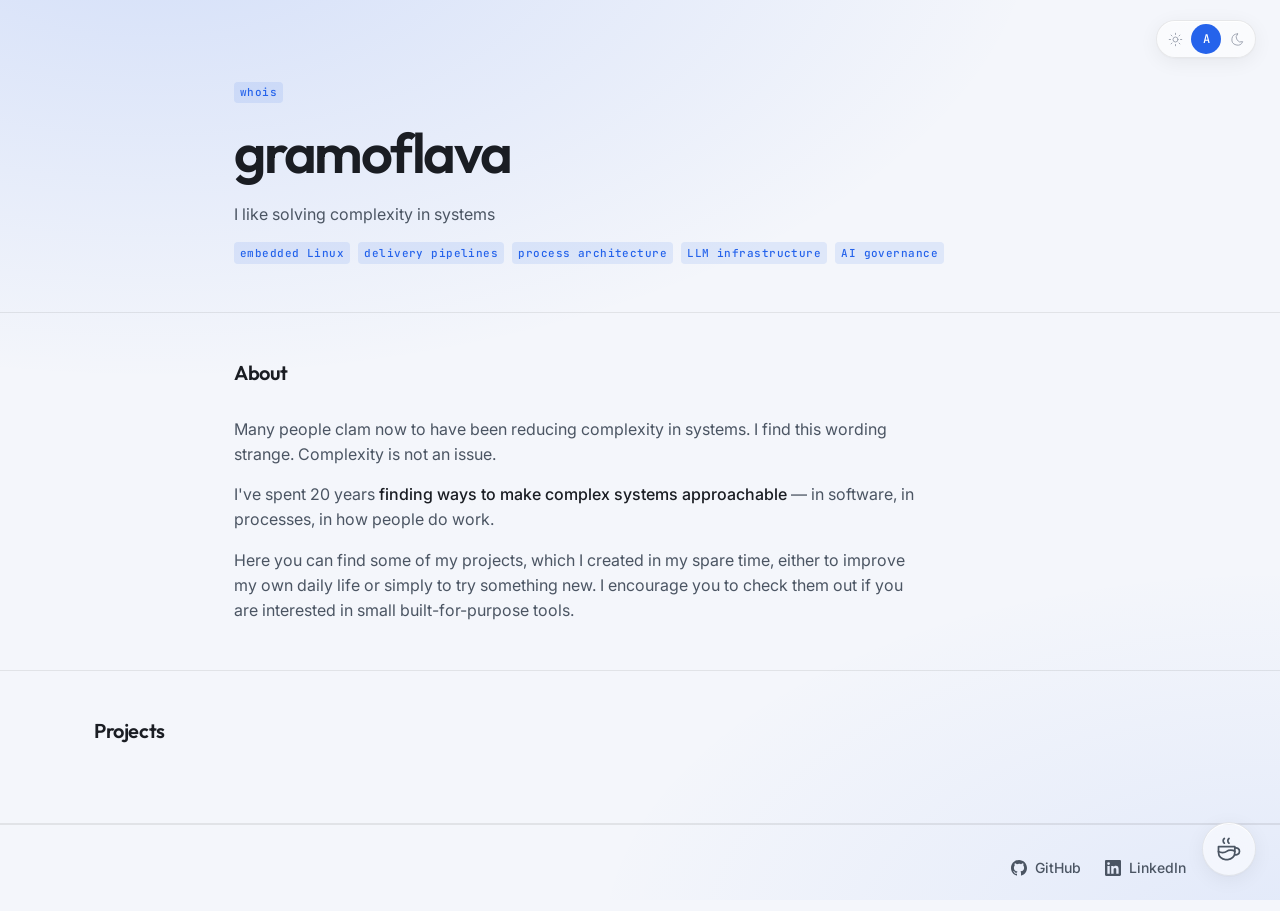
==== commit bc189bc3: "Update index.html to reduce complexity reductions" ====
--- a/index.html
+++ b/index.html
@@ -5,9 +5,9 @@
   <meta charset="UTF-8">
   <meta name="viewport" content="width=device-width, initial-scale=1.0">
   <meta name="color-scheme" content="light dark">
-  <meta name="description" content="I like reducing complexity in systems">
+  <meta name="description" content="I like solving complexity in systems">
   <meta property="og:title" content="gramoflava">
-  <meta property="og:description" content="I like reducing complexity in systems">
+  <meta property="og:description" content="I like solving complexity in systems">
   <meta property="og:url" content="https://whois.gramoflava.xyz">
   <title>whois.gramoflava.xyz</title>
   <link rel="icon" href="favicon.ico" sizes="16x16 32x32">
@@ -69,7 +69,7 @@
           <span class="tag">whois</span>
         </div>
         <h1 class="hero-name">gramoflava</h1>
-        <p class="hero-tagline">I like reducing complexity in systems</p>
+        <p class="hero-tagline">I like solving complexity in systems</p>
         <div class="hero-chips">
           <span class="tag">embedded Linux</span>
           <span class="tag">delivery pipelines</span>
@@ -88,8 +88,9 @@
         <h2>About</h2>
       </div>
       <div class="about-body">
-        <p>I've spent 20 years <strong>finding ways to reduce complexity</strong> — in software, in processes, in how
-          organizations work.</p>
+        <p>Many people clam now to have been reducing complexity in systems. I find this wording strange. Complexity is not an issue.</p>
+        <p>I've spent 20 years <strong>finding ways to make complex systems approachable</strong> — in software, in processes, in how
+          people do work.</p>
         <p>Here you can find some of my projects, which I created in my spare time, either to improve my own daily life
           or simply to try something new. I encourage you to check them out if you are interested in small
           built-for-purpose tools.</p>
--- a/gramofdesign/gramof.css
+++ b/gramofdesign/gramof.css
@@ -71,7 +71,7 @@
   --ease-spring: cubic-bezier(0.175, 0.885, 0.32, 1.275);
   --dur-fast: 120ms;
   --dur-base: 200ms;
-  --dur-slow: 380ms;
+  --dur-slow: 200ms;
 
   /* Glass — the single knob. Tools use --blur-panel; novaos raises it. */
   --blur-panel: 40px;
@@ -90,6 +90,42 @@
   --chart-temp-mean: #0D47A1;
   --chart-temp-min: #1E88E5;
   --chart-norm: #616161;
+
+  /* Canvas annotation palette. The eight family colours are aliases so
+     glassbox boxes and data charts speak the same colour language. */
+  --palette-grey:    #8e8e93;
+  --palette-red:     var(--chart-5);
+  --palette-crimson: #c9184a;
+  --palette-rose:    #f4718b;
+  --palette-pink:    #ff2d92;
+  --palette-fuchsia: #d926d9;
+  --palette-purple:  var(--chart-3);
+  --palette-violet:  #7b61ff;
+  --palette-indigo:  var(--chart-8);
+  --palette-blue:    var(--chart-1);
+  --palette-azure:   #2f80ed;
+  --palette-sky:     #56ccf2;
+  --palette-cyan:    var(--chart-4);
+  --palette-teal:    #14b8a6;
+  --palette-emerald: #10b981;
+  --palette-green:   var(--chart-6);
+  --palette-lime:    #8bc34a;
+  --palette-olive:   #7a8b3c;
+  --palette-yellow:  var(--chart-7);
+  --palette-amber:   #ffb020;
+  --palette-orange:  var(--chart-2);
+  --palette-coral:   #ff7a5c;
+  --palette-sienna:  #c1653a;
+  --palette-brown:   #8b5e34;
+  --palette-sand:    #c2a37a;
+  --palette-khaki:   #9a8c5c;
+  --palette-mint:    #6ee7b7;
+  --palette-plum:    #8e4585;
+  --palette-mauve:   #b08bbb;
+  --palette-slate:   #64748b;
+  --palette-steel:   #4a6572;
+  --palette-denim:   #3b5a86;
+  --palette-ink:     #2c2c54;
 }
 
 /* ── Tokens: light theme (default) ───────────────────────────────────────── */
@@ -538,14 +574,19 @@
   .btn--icon { width: 44px; }
   .segmented__btn { min-height: 44px; padding: 0.5em 1.1em; }
   .segmented--icon .segmented__btn { width: 44px; height: 44px; }
+  .switch, .check { min-height: 44px; }
   .switch__track { width: 46px; height: 28px; }
   .switch__track::after { width: 22px; height: 22px; }
   .switch input:checked + .switch__track::after { transform: translateX(18px); }
   .check__box { width: 21px; height: 21px; }
   .check--radio .check__box::after { left: 5.5px; top: 5.5px; width: 8px; height: 8px; }
   .check__box::after { left: 6px; top: 2.5px; width: 6px; height: 11px; }
-  .acc > summary { padding: 13px 8px; }
-  input[type='range'] { height: 30px; }
+  .acc > summary { min-height: 44px; padding: 13px 8px; }
+  .input, select,
+  input[type='text'], input[type='number'], input[type='date'], input[type='search'] {
+    min-height: 44px;
+  }
+  input[type='range'] { height: 44px; }
   input[type='range']::-webkit-slider-thumb { width: 22px; height: 22px; margin-top: -10px; }
 }
 
@@ -618,6 +659,7 @@
 }
 
 .segmented__btn {
+  min-height: 30px;
   font-family: var(--font-mono);
   font-size: var(--text-sm);
   font-weight: 500;
@@ -648,7 +690,7 @@
   display: inline-flex;
   align-items: center;
   justify-content: center;
-  width: 30px; height: 24px;
+  width: 30px; height: 30px;
   padding: 0;
   letter-spacing: 0;
 }
@@ -666,7 +708,7 @@
 
 /* ── Toggle switch ───────────────────────────────────────────────────────── */
 
-.switch { display: inline-flex; align-items: center; gap: var(--space-2); cursor: pointer; }
+.switch { min-height: 30px; display: inline-flex; align-items: center; gap: var(--space-2); cursor: pointer; }
 .switch input { position: absolute; opacity: 0; width: 0; height: 0; }
 
 .switch__track {
@@ -695,7 +737,7 @@
 
 /* ── Checkbox & radio ────────────────────────────────────────────────────── */
 
-.check { display: inline-flex; align-items: center; gap: var(--space-2); cursor: pointer; }
+.check { min-height: 30px; display: inline-flex; align-items: center; gap: var(--space-2); cursor: pointer; }
 .check input { position: absolute; opacity: 0; width: 0; height: 0; }
 
 .check__box {
@@ -769,7 +811,7 @@
   -webkit-appearance: none;
   appearance: none;
   width: 100%;
-  height: 22px;
+  height: 30px;
   background: transparent;
   cursor: pointer;
 }
@@ -974,7 +1016,7 @@
   justify-content: center;
   gap: 6px;
   min-width: 32px;
-  min-height: 28px;
+  min-height: 30px;
   padding: 0 8px;
   border: 0;
   border-radius: var(--radius-sm);
@@ -989,7 +1031,7 @@
 .btn-pair > button:focus-visible { outline: none; box-shadow: 0 0 0 3px var(--accent-ring); }
 
 @media (hover: none) and (pointer: coarse) {
-  .btn-pair > button { min-width: 44px; min-height: 40px; }
+  .btn-pair > button { min-width: 44px; min-height: 44px; }
 }
 
 /* ── Stat card (from hexports) ───────────────────────────────────────────── */
@@ -1012,6 +1054,8 @@
    -------------------------------------------------------------------------- */
 
 :root[data-tier='expressive'] {
+  --font-sans: 'Outfit', 'Inter', -apple-system, sans-serif;
+  --dur-slow: 380ms;
   --blur-panel: 56px;
   --blur-bar:   56px;
   --radius-lg:  20px;
@@ -1021,11 +1065,17 @@
   --glass-active: rgba(40, 40, 45, 0.60);
   --shadow-lg: 0 20px 60px rgba(0, 0, 0, 0.7);
 }
-:root[data-tier='expressive'].theme-light,
-:root[data-tier='expressive']:not(.theme-dark) {
+:root[data-tier='expressive'].theme-light {
   --glass:        rgba(255, 255, 255, 0.55);
   --glass-hover:  rgba(255, 255, 255, 0.72);
   --glass-active: rgba(255, 255, 255, 0.90);
+}
+@media (prefers-color-scheme: light) {
+  :root[data-tier='expressive']:not(.theme-light):not(.theme-dark) {
+    --glass:        rgba(255, 255, 255, 0.55);
+    --glass-hover:  rgba(255, 255, 255, 0.72);
+    --glass-active: rgba(255, 255, 255, 0.90);
+  }
 }
 
 /* The cosmos replaces the static wash entirely. */
@@ -1046,7 +1096,10 @@
   50%  { transform: translate(10vw, 5vh) scale(1.1); }
   100% { transform: translate(-5vw, 15vh) scale(0.9); }
 }
-@media (prefers-color-scheme: light) { .cosmos__blob { opacity: 0.26; } }
+.theme-light .cosmos__blob { opacity: 0.26; }
+@media (prefers-color-scheme: light) {
+  :root:not(.theme-dark) .cosmos__blob { opacity: 0.26; }
+}
 
 /* ── Reduced motion ──────────────────────────────────────────────────────── */
 
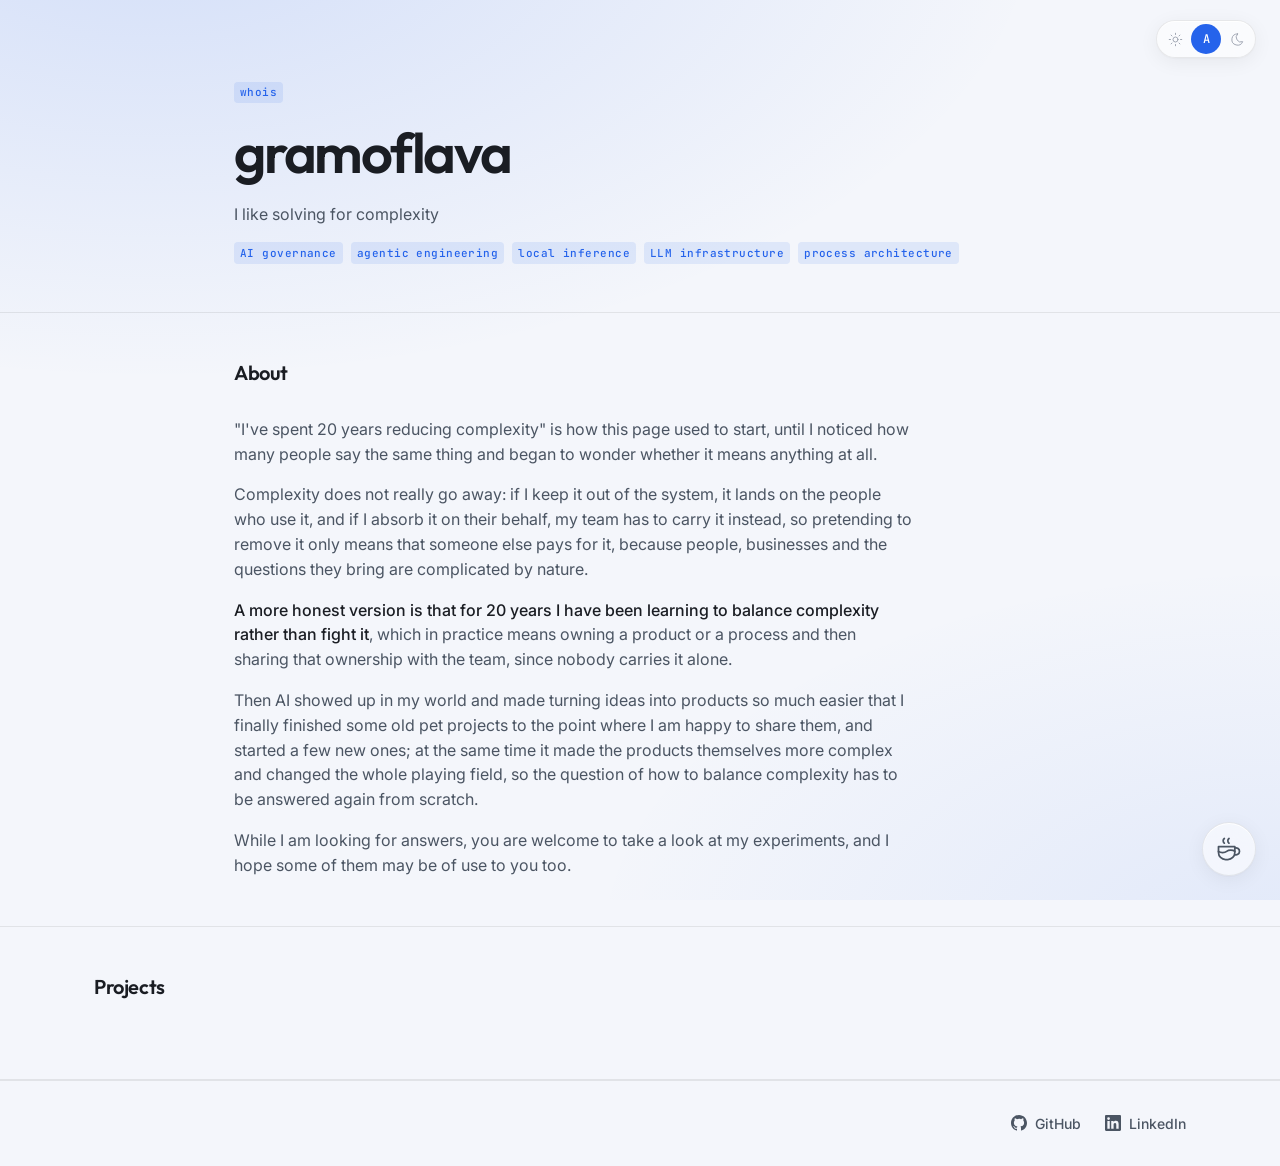
==== commit da4c1ac6: "content: rewrite About, new tagline and tags" ====
--- a/index.html
+++ b/index.html
@@ -5,9 +5,9 @@
   <meta charset="UTF-8">
   <meta name="viewport" content="width=device-width, initial-scale=1.0">
   <meta name="color-scheme" content="light dark">
-  <meta name="description" content="I like solving complexity in systems">
+  <meta name="description" content="I like solving for complexity">
   <meta property="og:title" content="gramoflava">
-  <meta property="og:description" content="I like solving complexity in systems">
+  <meta property="og:description" content="I like solving for complexity">
   <meta property="og:url" content="https://whois.gramoflava.xyz">
   <title>whois.gramoflava.xyz</title>
   <link rel="icon" href="favicon.ico" sizes="16x16 32x32">
@@ -69,13 +69,13 @@
           <span class="tag">whois</span>
         </div>
         <h1 class="hero-name">gramoflava</h1>
-        <p class="hero-tagline">I like solving complexity in systems</p>
+        <p class="hero-tagline">I like solving for complexity</p>
         <div class="hero-chips">
-          <span class="tag">embedded Linux</span>
-          <span class="tag">delivery pipelines</span>
+          <span class="tag">AI governance</span>
+          <span class="tag">agentic engineering</span>
+          <span class="tag">local inference</span>
+          <span class="tag">LLM infrastructure</span>
           <span class="tag">process architecture</span>
-          <span class="tag">LLM infrastructure</span>
-          <span class="tag">AI governance</span>
         </div>
       </div>
     </div>
@@ -88,12 +88,25 @@
         <h2>About</h2>
       </div>
       <div class="about-body">
-        <p>Many people clam now to have been reducing complexity in systems. I find this wording strange. Complexity is not an issue.</p>
-        <p>I've spent 20 years <strong>finding ways to make complex systems approachable</strong> — in software, in processes, in how
-          people do work.</p>
-        <p>Here you can find some of my projects, which I created in my spare time, either to improve my own daily life
-          or simply to try something new. I encourage you to check them out if you are interested in small
-          built-for-purpose tools.</p>
+        <p>"I've spent 20 years reducing complexity" is how this page used to start, until I noticed how many people say
+          the same thing and began to wonder whether it means anything at all.</p>
+
+        <p>Complexity does not really go away: if I keep it out of the system, it lands on the people who use it, and if
+          I absorb it on their behalf, my team has to carry it instead, so pretending to remove it only means that
+          someone else pays for it, because people, businesses and the questions they bring are complicated by
+          nature.</p>
+
+        <p><strong>A more honest version is that for 20 years I have been learning to balance complexity rather than
+          fight it</strong>, which in practice means owning a product or a process and then sharing that ownership
+          with the team, since nobody carries it alone.</p>
+
+        <p>Then AI showed up in my world and made turning ideas into products so much easier that I finally finished
+          some old pet projects to the point where I am happy to share them, and started a few new ones; at the same
+          time it made the products themselves more complex and changed the whole playing field, so the question of
+          how to balance complexity has to be answered again from scratch.</p>
+
+        <p>While I am looking for answers, you are welcome to take a look at my experiments, and I hope some of them may
+          be of use to you too.</p>
       </div>
     </div>
   </section>
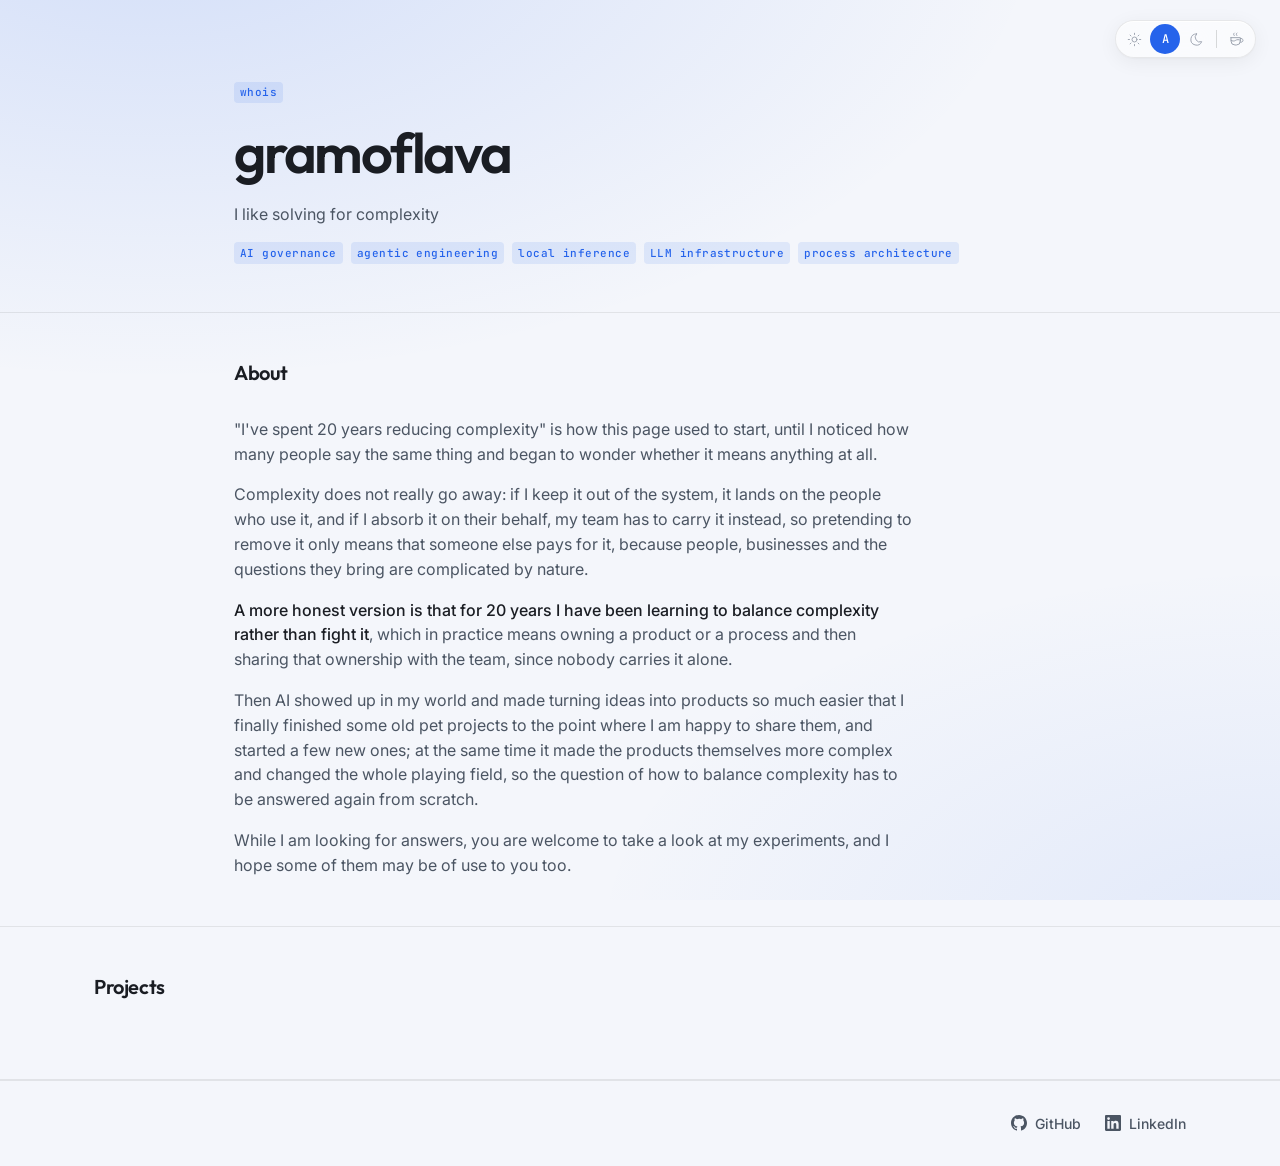
==== commit 4580cfa9: "feat: gramof site tools replace the theme switch and floating Ko-fi" ====
--- a/index.html
+++ b/index.html
@@ -36,30 +36,14 @@
     rel="stylesheet">
   <link rel="stylesheet" href="gramofdesign/gramof.css">
   <link rel="stylesheet" href="whois.css">
+  <script defer src="gramofdesign/tools.js"></script>
   <script defer src="gramofdesign/theme.js"></script>
 </head>
 
 <body>
 
-  <!-- ── Theme toggle ─────────────────────────────────────────── -->
-  <div class="theme-wrap">
-    <div class="segmented segmented--icon" role="group" aria-label="Color theme" data-theme-switch>
-      <button class="segmented__btn" type="button" data-theme="light" aria-label="Light" title="Light" aria-pressed="false">
-        <svg class="icon" viewBox="0 0 24 24" aria-hidden="true">
-          <circle cx="12" cy="12" r="4"></circle>
-          <path d="M6.343 17.657l-1.414 1.414M6.343 6.343L4.929 4.929M17.657 6.343l1.414 -1.414M17.657 17.657l1.414 1.414M12 20v2M12 2v2M20 12h2M2 12h2"></path>
-        </svg>
-      </button>
-      <button class="segmented__btn" type="button" data-theme="auto" aria-label="Auto" title="Auto" aria-pressed="false">
-        <span>A</span>
-      </button>
-      <button class="segmented__btn" type="button" data-theme="dark" aria-label="Dark" title="Dark" aria-pressed="false">
-        <svg class="icon" viewBox="0 0 24 24" aria-hidden="true">
-          <path d="M12 3h.393a7.5 7.5 0 0 0 7.92 12.446A9 9 0 1 1 12 2.992z"></path>
-        </svg>
-      </button>
-    </div>
-  </div>
+  <!-- ── Site tools: theme · Ko-fi (whois links to itself, so no link) ── -->
+  <div class="site-tools site-tools--glass site-tools--float" data-site-tools="no-whois"></div>
 
   <!-- ── Hero ─────────────────────────────────────────────────── -->
   <header class="hero">
@@ -244,40 +228,6 @@
     fetchProjects();
   </script>
 
-  <!-- Ko-fi Donation Widget -->
-  <button id="kofi-floater" class="kofi-floater" type="button" aria-label="Support my work" title="Support my work">
-    <svg viewBox="0 0 24 24" fill="none" stroke="currentColor" stroke-width="1.5" stroke-linecap="round" stroke-linejoin="round" aria-hidden="true"><path d="M3 14c.83 .642 2.077 1.017 3.5 1c1.423 .017 2.67 -.358 3.5 -1c.83 -.642 2.077 -1.017 3.5 -1c1.423 -.017 2.67 .358 3.5 1"></path><path d="M8 3a2.4 2.4 0 0 0 -1 2a2.4 2.4 0 0 0 1 2M12 3a2.4 2.4 0 0 0 -1 2a2.4 2.4 0 0 0 1 2"></path><path d="M3 10h14v5a6 6 0 0 1 -6 6H9a6 6 0 0 1 -6 -6v-5zM16.746 16.726a3 3 0 1 0 .252 -5.555"></path></svg>
-  </button>
-
-  <div id="kofi-panel" class="kofi-panel hidden">
-    <iframe id="kofiframe" src="https://ko-fi.com/gramoflava/?hidefeed=true&amp;widget=true&amp;embed=true&amp;preview=true" height="660" title="Support gramoflava on Ko-fi"></iframe>
-  </div>
-
-  <button id="kofi-close" class="kofi-floater kofi-close hidden" type="button" aria-label="Close Ko-fi panel" title="Close">
-    <svg viewBox="0 0 24 24" fill="none" stroke="currentColor" stroke-width="1.5" stroke-linecap="round" stroke-linejoin="round" aria-hidden="true"><path d="M18 6L6 18M6 6l12 12"></path></svg>
-  </button>
-
-  <script>
-    (function() {
-      const floater = document.getElementById('kofi-floater');
-      const panel = document.getElementById('kofi-panel');
-      const closeBtn = document.getElementById('kofi-close');
-
-      if (floater && panel && closeBtn) {
-        floater.addEventListener('click', () => {
-          floater.classList.add('hidden');
-          closeBtn.classList.remove('hidden');
-          panel.classList.remove('hidden');
-        });
-
-        closeBtn.addEventListener('click', () => {
-          panel.classList.add('hidden');
-          closeBtn.classList.add('hidden');
-          floater.classList.remove('hidden');
-        });
-      }
-    })();
-  </script>
 
 </body>
 
--- a/gramofdesign/gramof.css
+++ b/gramofdesign/gramof.css
@@ -1,6 +1,6 @@
 /* ============================================================================
    gramof design — shared design language
-   One family, five products. Shared bones, per-project accent hue.
+   One family, six products. Shared bones, per-project accent hue.
 
    Bones derive from whois (cleanest light/dark story).
    Glass surfaces derive from novaos, calmed for everyday use.
@@ -152,6 +152,7 @@
   --text-secondary: #4b5563;
   --text-muted:     #9ca3af;
   --text-on-accent: #ffffff;
+  --text-on-color:  #ffffff;   /* labels on fixed palette / chart fills, both themes */
 
   --shadow-sm:    0 1px 3px rgba(0, 0, 0, 0.05), 0 1px 2px rgba(0, 0, 0, 0.03);
   --shadow-md:    0 4px 20px rgba(0, 0, 0, 0.06), 0 1px 2px rgba(0, 0, 0, 0.03);
@@ -192,7 +193,7 @@
     --text:           #e8eaf0;
     --text-secondary: #9ca3af;
     --text-muted:     #6b7280;
-    --text-on-accent: #ffffff;
+    --text-on-accent: #0b0d12;   /* dark accents are light: white fails AA */
 
     --shadow-sm:    0 1px 3px rgba(0, 0, 0, 0.35);
     --shadow-md:    0 4px 20px rgba(0, 0, 0, 0.42);
@@ -231,7 +232,7 @@
   --text:           #e8eaf0;
   --text-secondary: #9ca3af;
   --text-muted:     #6b7280;
-  --text-on-accent: #ffffff;
+  --text-on-accent: #0b0d12;
 
   --shadow-sm:    0 1px 3px rgba(0, 0, 0, 0.35);
   --shadow-md:    0 4px 20px rgba(0, 0, 0, 0.42);
@@ -261,6 +262,7 @@
 :root[data-accent='glassbox']    { --accent: #6d3ce0; --accent-hover: #5b2fc4; }
 :root[data-accent='hexports']    { --accent: #c2410c; --accent-hover: #9f3509; }
 :root[data-accent='novaos']      { --accent: #4f46e5; --accent-hover: #4338ca; }
+:root[data-accent='lens']        { --accent: #64748b; --accent-hover: #475569; }
 
 @media (prefers-color-scheme: dark) {
   :root:not(.theme-light):not(.theme-dark)                      { --accent: #3b82f6; --accent-hover: #60a5fa; }
@@ -269,6 +271,7 @@
   :root:not(.theme-light):not(.theme-dark)[data-accent='glassbox']    { --accent: #a78bfa; --accent-hover: #c4b5fd; }
   :root:not(.theme-light):not(.theme-dark)[data-accent='hexports']    { --accent: #fb923c; --accent-hover: #fdba74; }
   :root:not(.theme-light):not(.theme-dark)[data-accent='novaos']      { --accent: #818cf8; --accent-hover: #a5b4fc; }
+  :root:not(.theme-light):not(.theme-dark)[data-accent='lens']        { --accent: #94a3b8; --accent-hover: #cbd5e1; }
 }
 
 html.theme-dark                      { --accent: #3b82f6; --accent-hover: #60a5fa; }
@@ -277,6 +280,7 @@
 html.theme-dark[data-accent='glassbox']    { --accent: #a78bfa; --accent-hover: #c4b5fd; }
 html.theme-dark[data-accent='hexports']    { --accent: #fb923c; --accent-hover: #fdba74; }
 html.theme-dark[data-accent='novaos']      { --accent: #818cf8; --accent-hover: #a5b4fc; }
+html.theme-dark[data-accent='lens']        { --accent: #94a3b8; --accent-hover: #cbd5e1; }
 
 /* Derived accent washes — always in terms of the live --accent. */
 :root {
@@ -674,7 +678,7 @@
   white-space: nowrap;
   transition: color var(--dur-fast), background var(--dur-fast);
 }
-.segmented__btn:hover { color: var(--text); }
+.segmented__btn:hover { color: var(--text); background: var(--surface-sunk); }
 .segmented__btn[aria-pressed='true'],
 .segmented__btn.is-active { background: var(--accent); color: var(--text-on-accent); }
 .segmented__btn:focus-visible { outline: none; box-shadow: 0 0 0 3px var(--accent-ring); }
@@ -1048,13 +1052,116 @@
 .stat__value { font-family: var(--font-display); font-size: var(--text-xl); font-weight: 600; letter-spacing: -0.02em; color: var(--text); }
 .stat__delta { font-size: var(--text-sm); color: var(--text-secondary); }
 
+/* ── Site tools: theme switch · Ko-fi · whois ─────────────────────────────────
+   One module in every site's top-right chrome, rendered by tools.js from an
+   empty [data-site-tools] element. Buttons are circles inside a pill with 3px
+   padding, so every hover shape is concentric with its container.
+   -------------------------------------------------------------------------- */
+
+.site-tools {
+  display: inline-flex;
+  align-items: center;
+  gap: 2px;
+  padding: 3px;
+  background: var(--surface);
+  border: 1px solid var(--line);
+  border-radius: var(--radius-pill);
+  box-shadow: var(--shadow-sm);
+}
+.site-tools .segmented { padding: 0; background: none; border: 0; box-shadow: none; }
+.site-tools__sep { width: 1px; height: 18px; margin: 0 3px; background: var(--line-strong); }
+.site-tools__btn {
+  display: inline-flex;
+  align-items: center;
+  justify-content: center;
+  flex: none;
+  width: 30px;
+  height: 30px;
+  padding: 0;
+  color: var(--text-muted);
+  background: transparent;
+  border: 0;
+  border-radius: var(--radius-pill);
+  cursor: pointer;
+  text-decoration: none;
+  transition: color var(--dur-fast), background var(--dur-fast);
+}
+.site-tools__btn:hover { color: var(--text); background: var(--surface-sunk); text-decoration: none; }
+.site-tools__btn[aria-expanded='true'] { color: var(--accent); }
+.site-tools__btn:focus-visible { outline: none; box-shadow: 0 0 0 3px var(--accent-ring); }
+.site-tools__btn svg {
+  width: 16px; height: 16px; display: block;
+  fill: none; stroke: currentColor; stroke-width: 1.5; stroke-linecap: round; stroke-linejoin: round;
+}
+
+/* For pages without an app bar: glass, and pinned to the corner. */
+.site-tools--glass {
+  background: var(--glass);
+  box-shadow: var(--shadow-md), var(--glass-edge);
+  backdrop-filter: blur(var(--blur-bar)) saturate(1.4);
+  -webkit-backdrop-filter: blur(var(--blur-bar)) saturate(1.4);
+}
+.site-tools--float { position: fixed; top: var(--space-5); right: var(--space-6); z-index: 100; }
+@media (max-width: 640px) {
+  .site-tools--float { top: var(--space-3); right: var(--space-4); }
+}
+@media (hover: none) and (pointer: coarse) {
+  .site-tools__btn { width: 44px; height: 44px; }
+}
+/* Phones: five 44px targets do not fit an app bar next to anything else. */
+@media (max-width: 480px) {
+  .site-tools__btn,
+  .site-tools .segmented--icon .segmented__btn { width: 36px; height: 36px; min-height: 36px; }
+}
+
+/* Ko-fi panel, opened from the coffee button (or any [data-kofi]). */
+.kofi-panel {
+  position: fixed;
+  top: 64px;
+  right: var(--space-6);
+  z-index: 2000;
+  display: flex;
+  flex-direction: column;
+  width: 400px;
+  height: 700px;
+  max-width: calc(100vw - 2 * var(--space-6));
+  max-height: calc(100dvh - 88px);
+  overflow: hidden;
+  background: var(--glass-active);
+  border: 1px solid var(--line-strong);
+  border-radius: var(--radius-lg);
+  box-shadow: var(--shadow-lg), var(--glass-edge);
+  backdrop-filter: blur(var(--blur-panel)) saturate(1.4);
+  -webkit-backdrop-filter: blur(var(--blur-panel)) saturate(1.4);
+  animation: kofi-in var(--dur-slow) var(--ease-out);
+}
+.kofi-panel[hidden] { display: none; }
+.kofi-panel__head {
+  display: flex;
+  align-items: center;
+  justify-content: space-between;
+  gap: var(--space-2);
+  padding: var(--space-2) var(--space-2) var(--space-2) var(--space-4);
+  border-bottom: 1px solid var(--line);
+  color: var(--text-secondary);
+  font-size: var(--text-sm);
+  font-weight: 500;
+}
+.kofi-panel iframe { flex: 1; width: 100%; border: 0; background: transparent; }
+@keyframes kofi-in {
+  from { opacity: 0; transform: translateY(-8px) scale(0.98); }
+  to   { opacity: 1; transform: none; }
+}
+@media (max-width: 640px) {
+  .kofi-panel { inset: 0; width: 100vw; height: 100dvh; max-width: none; max-height: none; border-radius: 0; border: 0; }
+}
+
 /* ── Expressive tier: novaos only ───────────────────────────────────────────
    Same tokens, dialled up. Set on <html data-tier="expressive">.
    Nothing else in the family opts in.
    -------------------------------------------------------------------------- */
 
 :root[data-tier='expressive'] {
-  --font-sans: 'Outfit', 'Inter', -apple-system, sans-serif;
   --dur-slow: 380ms;
   --blur-panel: 56px;
   --blur-bar:   56px;
@@ -1064,17 +1171,33 @@
   --glass-hover:  rgba(30, 30, 35, 0.50);
   --glass-active: rgba(40, 40, 45, 0.60);
   --shadow-lg: 0 20px 60px rgba(0, 0, 0, 0.7);
+  --text-muted: #8b93a1;   /* one step up: hints sit on moving colour */
 }
 :root[data-tier='expressive'].theme-light {
+  --text-muted:   #6b7280;
   --glass:        rgba(255, 255, 255, 0.55);
   --glass-hover:  rgba(255, 255, 255, 0.72);
   --glass-active: rgba(255, 255, 255, 0.90);
 }
 @media (prefers-color-scheme: light) {
   :root[data-tier='expressive']:not(.theme-light):not(.theme-dark) {
+    --text-muted:   #6b7280;
     --glass:        rgba(255, 255, 255, 0.55);
     --glass-hover:  rgba(255, 255, 255, 0.72);
     --glass-active: rgba(255, 255, 255, 0.90);
+  }
+}
+
+/* Auto + system dark: the plain dark block above is more specific than
+   :root[data-tier], so restate the expressive values here. Without this, Auto
+   and Dark rendered different glass and shadows. */
+@media (prefers-color-scheme: dark) {
+  :root[data-tier='expressive']:not(.theme-light):not(.theme-dark) {
+    --glass:        rgba(20, 20, 25, 0.40);
+    --glass-hover:  rgba(30, 30, 35, 0.50);
+    --glass-active: rgba(40, 40, 45, 0.60);
+    --shadow-lg:    0 20px 60px rgba(0, 0, 0, 0.7);
+    --text-muted:   #8b93a1;
   }
 }
 
--- a/whois.css
+++ b/whois.css
@@ -31,20 +31,6 @@
   margin-top: var(--space-2);
   color: var(--text-muted);
   font-size: var(--text-md);
-}
-
-.theme-wrap {
-  position: fixed;
-  top: var(--space-5);
-  right: var(--space-6);
-  z-index: 100;
-}
-
-.theme-wrap .segmented {
-  background: var(--glass);
-  box-shadow: var(--shadow-md), var(--glass-edge);
-  backdrop-filter: blur(var(--blur-bar)) saturate(1.4);
-  -webkit-backdrop-filter: blur(var(--blur-bar)) saturate(1.4);
 }
 
 .hero {
@@ -225,74 +211,6 @@
   height: var(--text-lg);
 }
 
-.kofi-floater {
-  position: fixed;
-  right: var(--space-6);
-  bottom: var(--space-6);
-  z-index: 1000;
-  display: flex;
-  align-items: center;
-  justify-content: center;
-  width: 54px;
-  height: 54px;
-  padding: 0;
-  color: var(--text-secondary);
-  background: var(--glass);
-  border: 1px solid var(--line);
-  border-radius: var(--radius-pill);
-  box-shadow: var(--shadow-md), var(--glass-edge);
-  backdrop-filter: blur(var(--blur-panel)) saturate(1.4);
-  -webkit-backdrop-filter: blur(var(--blur-panel)) saturate(1.4);
-  cursor: pointer;
-  transition:
-    color var(--dur-base) var(--ease-smooth),
-    border-color var(--dur-base) var(--ease-smooth),
-    box-shadow var(--dur-base) var(--ease-smooth),
-    transform var(--dur-base) var(--ease-smooth);
-}
-
-.kofi-floater:hover {
-  color: var(--accent);
-  border-color: var(--accent);
-  box-shadow: var(--shadow-hover), var(--glass-edge);
-  transform: translateY(-2px) scale(1.08);
-}
-
-.kofi-close {
-  z-index: 2001;
-}
-
-.kofi-floater svg {
-  width: 28px;
-  height: 28px;
-}
-
-.kofi-panel {
-  position: fixed;
-  right: var(--space-6);
-  bottom: 88px;
-  z-index: 999;
-  width: 400px;
-  height: 660px;
-  max-width: calc(100vw - 48px);
-  max-height: calc(100dvh - 128px);
-  overflow: hidden;
-  background: var(--glass);
-  border: 1px solid var(--line);
-  border-radius: var(--radius-lg);
-  box-shadow: var(--shadow-lg), var(--glass-edge);
-  backdrop-filter: blur(var(--blur-panel)) saturate(1.4);
-  -webkit-backdrop-filter: blur(var(--blur-panel)) saturate(1.4);
-  animation: kofi-up var(--dur-slow) var(--ease-out);
-}
-
-.kofi-panel iframe {
-  width: 100%;
-  padding: 0;
-  border: none;
-  background: transparent;
-}
-
 .hidden {
   display: none;
 }
@@ -308,17 +226,6 @@
   }
 }
 
-@keyframes kofi-up {
-  from {
-    opacity: 0;
-    transform: translateY(20px) scale(0.98);
-  }
-  to {
-    opacity: 1;
-    transform: translateY(0) scale(1);
-  }
-}
-
 @media (max-width: 640px) {
   .container {
     padding-inline: var(--space-4);
@@ -332,11 +239,6 @@
     margin-bottom: var(--space-5);
   }
 
-  .theme-wrap {
-    top: var(--space-3);
-    right: var(--space-4);
-  }
-
   .hero {
     padding-block: 76px var(--space-8);
   }
@@ -354,22 +256,6 @@
     align-items: flex-start;
   }
 
-  .kofi-floater {
-    right: var(--space-4);
-    bottom: var(--space-4);
-    width: 48px;
-    height: 48px;
-  }
-
-  .kofi-panel {
-    inset: 0;
-    z-index: 2000;
-    width: 100vw;
-    height: 100dvh;
-    max-width: 100vw;
-    max-height: 100dvh;
-    border-radius: var(--radius-none);
-  }
 }
 
 @media (prefers-reduced-motion: reduce) {
